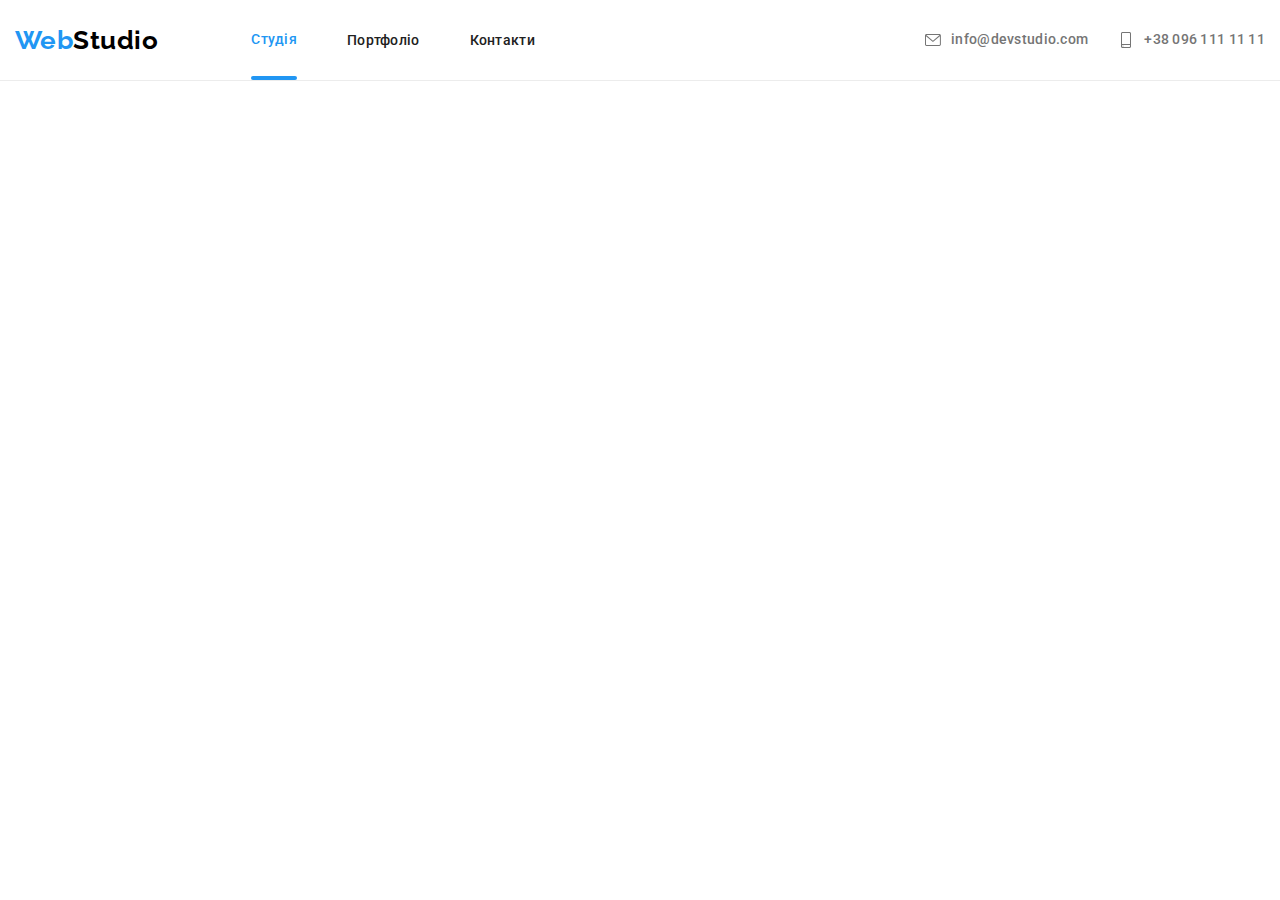
==== index.html @ 04bfc91e "create adaptive header" ====
<!DOCTYPE html>
<html lang="uk">
  <head>
    <meta charset="UTF-8" />
    <meta http-equiv="X-UA-Compatible" content="IE=edge" />
    <meta name="viewport" content="width=device-width, initial-scale=1.0" />

    <title>Студія</title>
    <link
      rel="stylesheet"
      href="https://cdnjs.cloudflare.com/ajax/libs/modern-normalize/1.1.0/modern-normalize.min.css"
    />
    <link
      href="https://fonts.googleapis.com/css2?family=Raleway:wght@700&family=Roboto:wght@400;500;700;900&display=swap"
      rel="stylesheet"
    />
    <link rel="stylesheet" href="./css/main.min.css" />
  </head>

  <body>
    <header class="page-header">
      <div class="container header-layout">
        <a href="/" class="page-header__logo"> <span class="logo">Web</span>Studio </a>
        <nav class="page-header__navigation">
          <ul class="list page-header__navigation-links">
            <li class="page-header__page-name">
              <a href="" class="page-header__page-link current">Студія</a>
            </li>
            <li class="page-header__page-name">
              <a href="./portfolio.html" class="page-header__page-link">Портфоліо</a>
            </li>
            <li class="page-header__page-name">
              <a href="" class="page-header__page-link">Контакти</a>
            </li>
          </ul>
        </nav>
        <ul class="list page-header__contacts-list">
          <li class="page-header__contacts-item">
            <a href="mailto:info@devstudio.com" class="page-header__contacts-link">
              <svg lang="en" aria-label="envelope" class="page-header__contacts-icon">
                <use href="./Images/sprite.svg#icon-envelope"></use>
              </svg>
              info@devstudio.com</a
            >
          </li>
          <li class="page-header__contacts-item">
            <a href="tel:+380961111111" class="page-header__contacts-link">
              <svg lang="en" aria-label="smartphone" class="page-header__contacts-icon">
                <use href="./Images/sprite.svg#icon-smartphone"></use>
              </svg>
              +38 096 111 11 11</a
            >
          </li>
        </ul>

        <button type="button" class="mobile-menu-open-btn" data-menu-open>
          <svg class="mobile-menu-open-btn__icon">
            <use href="./images/sprite.svg#icon-burger"></use>
          </svg>
        </button>
      </div>

      <div class="mobile-menu" data-menu>
        <div class="mobile-menu__container">
          <button class="mobile-menu__close-btn" data-menu-close>
            <svg lang="en" class="mobile-menu__close-icon">
              <use href="./Images/sprite.svg#icon-vector"></use>
            </svg>
          </button>
          <ul class="list mobile-menu__pages-list">
            <li class="mobile-menu__pages-item">
              <a href="" class="mobile-menu__pages-link">Студія</a>
            </li>
            <li class="mobile-menu__pages-item">
              <a href="./portfolio.html" class="mobile-menu__pages-link">Портфоліо</a>
            </li>
            <li class="mobile-menu__pages-item">
              <a href="" class="mobile-menu__pages-link">Контакти</a>
            </li>
          </ul>

          <div class="mobile-menu_contacts-layout">
            <ul class="list mobile-menu__contacts-list">
              <li class="mobile-menu__contacts-item">
                <a href="tel:+380961111111" class="mobile-menu__phone-link">+38 096 111 11 11</a>
              </li>
              <li class="mobile-menu__contacts-item">
                <a href="mailto:info@devstudio.com" class="mobile-menu__mail-link"
                  >info@devstudio.com</a
                >
              </li>
            </ul>

            <ul class="list mobile-menu__social-list">
              <li class="mobile-menu__social-item">
                <a href="" class="mobile-menu__social-link">Instagram</a>
              </li>
              <li class="mobile-menu__social-item">
                <a href="" class="mobile-menu__social-link">Twitter</a>
              </li>
              <li class="mobile-menu__social-item">
                <a href="" class="mobile-menu__social-link">Facebook</a>
              </li>
              <li class="mobile-menu__social-item">
                <a href="" class="mobile-menu__social-link">LinkedIn</a>
              </li>
            </ul>
          </div>
        </div>
      </div>
    </header>
    <!-- 
    <main>
      <section class="hero">
        <div class="container">
          <h1 class="hero__title">Ефективні рішення для вашого бізнесу</h1>
          <button type="button" class="modal-button" data-modal-open>Замовити послугу</button>
        </div>
      </section>

      <section class="values section-block">
        <div class="container">
          <h2 class="hidden">Ценности Компании</h2>

          <ul class="list values__list">
            <li class="values__card">
              <div class="values__image">
                <svg ang="en" aria-label="antenna" class="values__icon">
                  <use href="./Images/sprite.svg#icon-antenna"></use>
                </svg>
              </div>
              <h3 class="values__title">УВАГА ДО ДЕТАЛЕЙ</h3>
              <p class="values__text">
                Ідейні міркування, і навіть початок повсякденної роботи з формування позиції.
              </p>
            </li>

            <li class="values__card">
              <div class="values__image">
                <svg ang="en" aria-label="clock" class="values__icon">
                  <use href="./Images/sprite.svg#icon-clock"></use>
                </svg>
              </div>
              <h3 class="values__title">ПУНКТУАЛЬНІСТЬ</h3>
              <p class="values__text">
                Завдання організації, особливо рамки і місце навчання кадрів тягне у себе.
              </p>
            </li>

            <li class="values__card">
              <div class="values__image">
                <svg ang="en" aria-label="diagram" class="values__icon">
                  <use href="./Images/sprite.svg#icon-diagram"></use>
                </svg>
              </div>
              <h3 class="values__title">ПЛАНУВАННЯ</h3>
              <p class="values__text">
                Так само консультація з широким активом значною мірою зумовлює.
              </p>
            </li>

            <li class="values__card">
              <div class="values__image">
                <svg ang="en" aria-label="astronaut" class="values__icon">
                  <use href="./Images/sprite.svg#icon-astronaut"></use>
                </svg>
              </div>
              <h3 class="values__title">СУЧАСНІ ТЕХНОЛОГІЇ</h3>
              <p class="values__text">
                Значимість цих проблем настільки очевидна, що реалізація планових завдань.
              </p>
            </li>
          </ul>
        </div>
      </section>

      <section class="activity section-block">
        <div class="container">
          <h2 class="activity__title">Чим ми займаємося</h2>
          <ul class="list activity__list">
            <li class="activity__card">
              <img src="./Images/work1.jpg" alt="laptop" width="370" />
              <div class="activity__block">
                <p class="activity__name">Десктопні додатки</p>
              </div>
            </li>
            <li class="activity__card">
              <img src="./Images/work2.jpg" alt="phone" width="370" />
              <div class="activity__block">
                <p class="activity__name">Мобільні додатки</p>
              </div>
            </li>
            <li class="activity__card">
              <img src="./Images/work3.jpg" alt="tablet" width="370" />
              <div class="activity__block">
                <p class="activity__name">Дизайнерські рішення</p>
              </div>
            </li>
          </ul>
        </div>
      </section>

      <section class="team section-block">
        <div class="container">
          <h2 class="team__title">Наша команда</h2>
          <ul class="list team__list">
            <li class="team-member">
              <img src="./Images/igor.jpg" alt="Igor" width="270" />
              <div class="team-member__details">
                <h3 class="team-member__name">Ігор Дем'яненко</h3>
                <p class="team-member__job-position">Product Designer</p>
                <ul class="team-member__social-list list">
                  <li class="social-list">
                    <a class="social-list__link" href="">
                      <svg lang="en" aria-label="instagram-icon" class="social-list__icon">
                        <use href="./Images/sprite.svg#icon-instagram"></use>
                      </svg>
                    </a>
                  </li>
                  <li class="social-list">
                    <a class="social-list__link" href="">
                      <svg lang="en" aria-label="twitter-icon" class="social-list__icon">
                        <use href="./Images/sprite.svg#icon-twitter"></use>
                      </svg>
                    </a>
                  </li>
                  <li class="social-list">
                    <a class="social-list__link" href="">
                      <svg lang="en" aria-label="facebook-icon" class="social-list__icon">
                        <use href="./Images/sprite.svg#icon-facebook"></use>
                      </svg>
                    </a>
                  </li>
                  <li class="social-list">
                    <a class="social-list__link" href="">
                      <svg lang="en" aria-label="linkedin-icon" class="social-list__icon">
                        <use href="./Images/sprite.svg#icon-linkedin"></use>
                      </svg>
                    </a>
                  </li>
                </ul>
              </div>
            </li>
            <li class="team-member">
              <img src="./Images/olga.jpg" alt="Olga" width="270" />
              <div class="team-member__details">
                <h3 class="team-member__name">Ольга Рєпіна</h3>
                <p class="team-member__job-position">Frontend Developer</p>
                <ul class="team-member__social-list list">
                  <li class="social-list">
                    <a class="social-list__link" href="">
                      <svg lang="en" aria-label="instagram-icon" class="social-list__icon">
                        <use href="./Images/sprite.svg#icon-instagram"></use>
                      </svg>
                    </a>
                  </li>
                  <li class="social-list">
                    <a class="social-list__link" href="">
                      <svg lang="en" aria-label="twitter-icon" class="social-list__icon">
                        <use href="./Images/sprite.svg#icon-twitter"></use>
                      </svg>
                    </a>
                  </li>
                  <li class="social-list">
                    <a class="social-list__link" href="">
                      <svg lang="en" aria-label="facebook-icon" class="social-list__icon">
                        <use href="./Images/sprite.svg#icon-facebook"></use>
                      </svg>
                    </a>
                  </li>
                  <li class="social-list">
                    <a class="social-list__link" href="">
                      <svg lang="en" aria-label="linkedin-icon" class="social-list__icon">
                        <use href="./Images/sprite.svg#icon-linkedin"></use>
                      </svg>
                    </a>
                  </li>
                </ul>
              </div>
            </li>
            <li class="team-member">
              <img src="./Images/mykola.jpg" alt="Mykola" width="270" />
              <div class="team-member__details">
                <h3 class="team-member__name">Микола Тарасов</h3>
                <p class="team-member__job-position">Marketing</p>
                <ul class="team-member__social-list list">
                  <li class="social-list">
                    <a class="social-list__link" href="">
                      <svg lang="en" aria-label="instagram-icon" class="social-list__icon">
                        <use href="./Images/sprite.svg#icon-instagram"></use>
                      </svg>
                    </a>
                  </li>
                  <li class="social-list">
                    <a class="social-list__link" href="">
                      <svg lang="en" aria-label="twitter-icon" class="social-list__icon">
                        <use href="./Images/sprite.svg#icon-twitter"></use>
                      </svg>
                    </a>
                  </li>
                  <li class="social-list">
                    <a class="social-list__link" href="">
                      <svg lang="en" aria-label="facebook-icon" class="social-list__icon">
                        <use href="./Images/sprite.svg#icon-facebook"></use>
                      </svg>
                    </a>
                  </li>
                  <li class="social-list">
                    <a class="social-list__link" href="">
                      <svg lang="en" aria-label="linkedin-icon" class="social-list__icon">
                        <use href="./Images/sprite.svg#icon-linkedin"></use>
                      </svg>
                    </a>
                  </li>
                </ul>
              </div>
            </li>
            <li class="team-member">
              <img src="./Images/mykhailo.jpg" alt="Mykhailo" width="270" />
              <div class="team-member__details">
                <h3 class="team-member__name">Михайло Єрмаков</h3>
                <p class="team-member__job-position">UI Designer</p>
                <ul class="team-member__social-list list">
                  <li class="social-list">
                    <a class="social-list__link" href="">
                      <svg lang="en" aria-label="instagram-icon" class="social-list__icon">
                        <use href="./Images/sprite.svg#icon-instagram"></use>
                      </svg>
                    </a>
                  </li>
                  <li class="social-list">
                    <a class="social-list__link" href="">
                      <svg lang="en" aria-label="twitter-icon" class="social-list__icon">
                        <use href="./Images/sprite.svg#icon-twitter"></use>
                      </svg>
                    </a>
                  </li>
                  <li class="social-list">
                    <a class="social-list__link" href="">
                      <svg lang="en" aria-label="facebook-icon" class="social-list__icon">
                        <use href="./Images/sprite.svg#icon-facebook"></use>
                      </svg>
                    </a>
                  </li>
                  <li class="social-list">
                    <a class="social-list__link" href="">
                      <svg lang="en" aria-label="linkedin-icon" class="social-list__icon">
                        <use href="./Images/sprite.svg#icon-linkedin"></use>
                      </svg>
                    </a>
                  </li>
                </ul>
              </div>
            </li>
          </ul>
        </div>
      </section>

      <section class="clients section-block">
        <div class="container">
          <h2 class="clients__title">Постійні клієнти</h2>
          <ul class="list clients__list">
            <li>
              <a href="" class="clients__link">
                <svg lang="en" aria-label="clients-logo" class="clients__icon">
                  <use href="./Images/sprite.svg#icon-Logo1"></use>
                </svg>
              </a>
            </li>
            <li>
              <a href="" class="clients__link">
                <svg lang="en" aria-label="clients-logo" class="clients__icon">
                  <use href="./Images/sprite.svg#icon-Logo2"></use>
                </svg>
              </a>
            </li>
            <li>
              <a href="" class="clients__link">
                <svg lang="en" aria-label="clients-logo" class="clients__icon">
                  <use href="./Images/sprite.svg#icon-Logo3"></use>
                </svg>
              </a>
            </li>
            <li>
              <a href="" class="clients__link">
                <svg lang="en" aria-label="clients-logo" class="clients__icon">
                  <use href="./Images/sprite.svg#icon-Logo4"></use>
                </svg>
              </a>
            </li>
            <li>
              <a href="" class="clients__link">
                <svg lang="en" aria-label="clients-logo" class="clients__icon">
                  <use href="./Images/sprite.svg#icon-Logo5"></use>
                </svg>
              </a>
            </li>
            <li>
              <a href="" class="clients__link">
                <svg lang="en" aria-label="clients-logo" class="clients__icon">
                  <use href="./Images/sprite.svg#icon-Logo6"></use>
                </svg>
              </a>
            </li>
          </ul>
        </div>
      </section>
    </main>

    <footer>
      <div class="container footer-layout">
        <div class="contacts">
          <div class="logo-block">
            <a href="./index.html" class="logo-footer"> <span class="logo">Web</span>Studio </a>
          </div>
          <address>
            <ul class="list">
              <li class="contact-footer-list">
                <a
                  href="https://goo.gl/maps/CPtrU1FHBa2aNyZL9"
                  target="_blank"
                  rel="noopener noreferrer nofollow"
                  class="address-footer"
                  >м. Київ, пр-т Лесі Українки, 26</a
                >
              </li>
              <li class="contact-footer-list">
                <a href="mailto:info@example.com" class="contact-footer">info@example.com</a>
              </li>
              <li class="contact-footer-list">
                <a href="tel:+380991111111" class="contact-footer">+38 099 111 11 11</a>
              </li>
            </ul>
          </address>
        </div>
        <div class="social-contacts">
          <p class="social-contacts-title">Приєднуйтесь</p>
          <ul class="social-contacts-list list">
            <li class="social-contacts-item">
              <a href="" class="social-contacts-link">
                <svg lang="en" aria-label="instagram-icon" class="social-contacts-icon">
                  <use href="./Images/sprite.svg#icon-instagram"></use>
                </svg>
              </a>
            </li>
            <li class="social-contacts-item">
              <a href="" class="social-contacts-link">
                <svg lang="en" aria-label="twitter-icon" class="social-contacts-icon">
                  <use href="./Images/sprite.svg#icon-twitter"></use>
                </svg>
              </a>
            </li>
            <li class="social-contacts-item">
              <a href="" class="social-contacts-link">
                <svg lang="en" aria-label="facebook-icon" class="social-contacts-icon">
                  <use href="./Images/sprite.svg#icon-facebook"></use>
                </svg>
              </a>
            </li>
            <li class="social-contacts-item">
              <a href="" class="social-contacts-link">
                <svg lang="en" aria-label="linkedin-icon" class="social-contacts-icon">
                  <use href="./Images/sprite.svg#icon-linkedin"></use>
                </svg>
              </a>
            </li>
          </ul>
        </div>
        <div class="subscribe-footer">
          <p class="subscribe-footer-title">Підпишіться на розсилку</p>
          <form name="subscribe_footer_form">
            <label class="subscribe-footer-layout">
              <input
                type="email"
                name="email"
                class="subscribe-footer-email"
                placeholder="E-mail"
              />
              <button type="submit" class="subscribe-footer-btn">
                <span class="subscribe-footer-btn-text"> Підписатися </span>
                <svg lang="en" aria-label="submit-icon" class="footer-submit-icon">
                  <use href="./Images/sprite.svg#icon-send"></use>
                </svg>
              </button>
            </label>
          </form>
        </div>
      </div>
    </footer>

    <div class="backdrop is-hidden" data-modal>
      <div class="modal">
        <button type="button" class="modal-close-btn" data-modal-close>
          <svg class="modal-close-icon">
            <use href="./Images/sprite.svg#icon-vector"></use>
          </svg>
        </button>

        <div class="modal-container">
          <p class="modal-title">Залиште свої дані, ми вам передзвонимо</p>
          <form class="modal-form">
            <label
              ><span class="modal-label-title">Ім'я</span>
              <span class="modal-input-wrapper">
                <input
                  type="text"
                  name="user_name"
                  class="modal-input"
                  required
                  pattern="[a-zA-Zа-яА-ЯіІїЇ`ʼ]+"
                />
                <svg class="modal-label-icon">
                  <use href="./Images/sprite.svg#icon-person"></use>
                </svg>
              </span>
            </label>
            <label
              ><span class="modal-label-title">Телефон</span>
              <span class="modal-input-wrapper">
                <input
                  type="tel"
                  name="user_phone"
                  class="modal-input"
                  required
                  pattern="[0-9]{3}-[0-9]{3}-[0-9]{2}-[0-9]{2}"
                  title="xxx-xxx-xx-xx"
                />
                <svg class="modal-label-icon">
                  <use href="./Images/sprite.svg#icon-phone"></use>
                </svg>
              </span>
            </label>
            <label
              ><span class="modal-label-title">Пошта</span>
              <span class="modal-input-wrapper">
                <input type="email" name="user_email" class="modal-input" required />
                <svg class="modal-label-icon">
                  <use href="./Images/sprite.svg#icon-email"></use>
                </svg>
              </span>
            </label>
            <label
              ><span class="modal-label-title">Коментар</span>
              <textarea
                name="user-comment"
                class="modal-comment"
                placeholder="Введіть текст"
              ></textarea>
            </label>
            <label class="modal-checkbox-text">
              <input type="checkbox" class="checkbox-input" />
              <svg class="checkbox-customised-icon" lang="en" aria-label="checkbox icon">
                <use href="./Images/sprite.svg#icon-checkbox-vector"></use>
              </svg>
              <span class="checkbox-text">
                Погоджуюся з розсилкою та приймаю
                <a href="" class="modal-checkbox-link">Умови договору</a></span
              >
            </label>
            <button type="submit" class="modal-submit-btn">Відправити</button>
          </form>
        </div>
      </div>
    </div> -->

    <script src="./js/menu.js"></script>
    <script src="./js/modal.js"></script>
  </body>
</html>
---- css/main.min.css ----
:root{--clear-white-color: #FFFFFF;--bg-secondary-color: #F5F4FA;--bg-dark-color: #2F303A;--font-color-h: #212121;--font-color-p: #757575;--font-color-adress: rgba(255, 255, 255, 0.6);--accent-color: #2196F3;--clear-black-color: #000000;--border-color: #EEEEEE;--border-header-color: #ECECEC;--icon-color: #AFB1B8;--transition-dur-and-func: 250ms cubic-bezier(0.4, 0, 0.2, 1) }.hidden{position:absolute;white-space:nowrap;width:1px;height:1px;overflow:hidden;border:0;padding:0;clip:rect(0 0 0 0);clip-path:inset(50%);margin:-1px}body{font-family:"Roboto",sans-serif;letter-spacing:.03em;background-color:var(--clear-white-color)}h1,h2,h3,h4,p{margin-top:0;margin-bottom:0}ul,ol{margin-top:0;margin-bottom:0;padding-left:0}.list{list-style:none}a:link,a:visited{text-decoration:none}img{display:block}button{cursor:pointer;display:block}.section-block{padding:94px 0px}.container{padding-left:15px;padding-right:15px}@media screen and (min-width: 480px){.container{width:100%;margin-left:auto;margin-right:auto}}@media screen and (min-width: 768px){.container{width:100%}}@media screen and (min-width: 1200px){.container{width:100%}}.modal-button{background-color:var(--accent-color);color:var(--clear-white-color);font-family:inherit,sans-serif;font-weight:700;font-size:16px;line-height:1.88;letter-spacing:.06em;margin:30px auto 0px auto;border-radius:4px;border:none;padding:10px 32px}.page-header{border-bottom:var(--border-header-color) 1px solid;padding:16px 15px}.page-header__logo{color:var(--clear-black-color);font-family:"Raleway",sans-serif;font-weight:700;font-size:26px;line-height:1.19}.logo{color:var(--accent-color);font-family:"Raleway",sans-serif;font-weight:700;font-size:26px;line-height:1.19}.page-header__navigation{display:none}.page-header__contacts-list{display:none}.mobile-menu-open-btn{line-height:0;border:none;background-color:rgba(0,0,0,0);padding:0}.mobile-menu-open-btn__icon{width:40px;height:40px}.header-layout{display:flex;justify-content:space-between;align-items:center}@media screen and (min-width: 768px){.page-header{padding:0}.mobile-menu-open-btn{display:none}.page-header__navigation-links{display:flex;align-items:center}.page-header__contacts-list{display:flex;flex-direction:column;gap:10px}.page-header__navigation{display:flex}.page-header__page-name{position:relative}.page-header__page-name:not(:last-child){margin-right:50px}.page-header__page-link{color:var(--font-color-h);font-weight:500;font-size:14px;line-height:1.14;padding:32px 0;letter-spacing:.02em;transition:color var(--transition-dur-and-func)}.page-header__page-link:hover,.page-header__page-link:focus{color:var(--accent-color)}.page-header__contacts-icon{display:inline-block;width:16px;height:16px;fill:var(--font-color-p);margin-right:10px;transition:fill var(--transition-dur-and-func)}.page-header__contacts-link:hover .page-header__contacts-icon,.page-header__contacts-link:focus .page-header__contacts-icon{fill:var(--accent-color)}.current{color:var(--accent-color);display:flex;align-items:center;flex-direction:column}.current::after{content:"";display:block;width:100%;height:4px;background-color:var(--accent-color);border-radius:2px;position:absolute;bottom:0}.page-header__contacts-link{color:var(--font-color-p);font-weight:500;font-size:14px;line-height:1.14;letter-spacing:.02em;text-align:center;display:flex;align-items:center;transition:color var(--transition-dur-and-func)}.page-header__contacts-link:hover,.page-header__contacts-link:focus{color:var(--accent-color)}}@media screen and (min-width: 1200px){.page-header__contacts-list{flex-direction:row;gap:30px;margin-left:auto}.page-header__logo{margin-right:93px}}.mobile-menu{position:fixed;top:0;left:0;z-index:100;width:100%;height:100%;background-color:var(--clear-white-color);opacity:0;visibility:hidden;pointer-events:none;transition:opacity var(--transition-dur-and-func),visibility var(--transition-dur-and-func)}.mobile-menu.is-open{opacity:1;visibility:visible;pointer-events:auto}.mobile-menu__container{height:100%;padding-left:40px;padding-bottom:48px;padding-top:48px;position:relative;display:flex;flex-direction:column;justify-content:space-between}.mobile-menu__close-btn{border:none;background-color:rgba(0,0,0,0);position:absolute;width:40px;height:40px;top:10px;right:15px}.mobile-menu__close-icon{width:18.67px;height:18.67px}.mobile-menu__pages-link{font-family:"Roboto";font-weight:500;font-size:40px;line-height:1.175;letter-spacing:.02em;color:var(--font-color-h)}.mobile-menu__pages-link:hover,.mobile-menu__pages-link:focus{color:var(--accent-color)}.mobile-menu__pages-item:not(:last-child){margin-bottom:32px}.mobile-menu__phone-link{font-family:"Roboto";font-weight:500;font-size:34px;line-height:1.176;letter-spacing:.02em;color:var(--accent-color)}.mobile-menu__mail-link{font-family:"Roboto";font-weight:500;font-size:24px;line-height:1.17;letter-spacing:.02em;color:var(--font-color-p)}.mobile-menu__contacts-item:first-child{margin-bottom:32px}.mobile-menu__contacts-item:last-child{margin-bottom:64px}.mobile-menu__social-link{font-family:"Roboto";font-weight:500;font-size:18px;line-height:1.22;letter-spacing:.02em;color:var(--accent-color)}.mobile-menu__social-list{display:flex}.mobile-menu__social-item:not(:last-child){border-right:1px solid rgba(33,33,33,.2);padding-right:10px}.mobile-menu__social-item:not(:first-child){padding-left:10px}.hero{background-image:linear-gradient(rgba(47, 48, 58, 0.4), rgba(47, 48, 58, 0.4)),url(../Images/hero.jpg);padding:200px 0px;max-width:1600px;margin:0 auto}.hero__title{color:var(--clear-white-color);font-weight:900;font-size:44px;line-height:1.36;text-align:center;letter-spacing:.06em;text-transform:uppercase;width:696px;margin-left:auto;margin-right:auto}.values{padding-bottom:0px}.values__title{color:var(--font-color-h);font-weight:700;font-size:14px;line-height:1.14;text-transform:uppercase;margin-bottom:10px}.values__text{color:var(--font-color-p);font-weight:400;font-size:14px;line-height:1.71}.values__list{display:flex;gap:30px}.values__card{flex-basis:calc((100% - 90px)/4)}.values__image{height:120px;background-color:var(--bg-secondary-color);display:flex;align-items:center;justify-content:center;margin-bottom:30px;border-radius:5px}.values__icon{display:block;width:70px;height:70px;margin:0 auto}.activity__title{color:var(--font-color-h);font-weight:700;font-size:36px;line-height:1.17;text-align:center;margin-bottom:50px}.activity__list{display:flex;gap:30px}.activity__card{position:relative}.activity__block{background-color:rgba(47,48,58,.8);height:70px;display:flex;justify-content:center;align-items:center;position:absolute;bottom:0px;width:100%}.activity__name{font-family:inherit;font-weight:700;font-size:14px;line-height:1.14;text-align:center;text-transform:uppercase;color:var(--clear-white-color)}.team{background-color:var(--bg-secondary-color)}.team__title{color:var(--font-color-h);font-weight:700;font-size:36px;line-height:42px;text-align:center;margin-bottom:50px}.team-member__name{color:var(--font-color-h);font-weight:500;font-size:16px;line-height:1.19;text-align:center;margin-bottom:10px}.team-member__job-position{color:var(--font-color-p);font-weight:400;font-size:16px;line-height:1.9;text-align:center;margin-bottom:16px}.team__list{display:flex;gap:30px}.team-member__details{padding:30px 0px;background-color:var(--clear-white-color);border-radius:0px 0px 4px 4px}.team-member{box-shadow:0px 1px 3px rgba(0,0,0,.12),0px 1px 1px rgba(0,0,0,.14),0px 2px 1px rgba(0,0,0,.2);border-radius:0px 0px 4px 4px}.team-member__social-list{display:flex;justify-content:center;gap:10px}.social-list__link{display:flex;width:44px;height:44px;justify-content:center;align-items:center;background-color:var(--clear-white-color);border-radius:50%;transition:background-color var(--transition-dur-and-func)}.social-list__link:hover{background-color:var(--accent-color)}.social-list__icon{width:20px;height:20px;fill:var(--icon-color);transition:fill var(--transition-dur-and-func)}.social-list__link:hover .social-list__icon{fill:var(--clear-white-color)}.clients{padding:94px 0}.clients__title{font-weight:700;font-size:36px;line-height:1.17;text-align:center;margin-bottom:50px}.clients__list{display:flex;flex-basis:calc((100% - 150px)/6);gap:30px}.clients__link{display:flex;justify-content:center;align-items:center;box-sizing:border-box;border:var(--icon-color) 1px solid;border-radius:5px;width:170px;height:92px;text-align:center;transition:border var(--transition-dur-and-func)}.clients__link:hover{border:var(--accent-color) 1px solid}.clients__icon{width:106px;height:60px;fill:var(--icon-color);transition:fill var(--transition-dur-and-func)}.clients__link:hover .clients__icon{fill:var(--accent-color)}.projects__button{color:var(--font-color-h);background-color:var(--bg-secondary-color);font-family:inherit;font-weight:500;font-size:16px;line-height:1.62;text-align:center;padding:6px 22px;border-radius:4px;border:none;transition:color var(--transition-dur-and-func);transition:background-color var(--transition-dur-and-func);transition:box-shadow var(--transition-dur-and-func)}.projects__button:hover,.projects__button:focus{color:var(--clear-white-color);background-color:var(--accent-color);box-shadow:0px 1px 3px rgba(0,0,0,.12),0px 1px 1px rgba(0,0,0,.14),0px 2px 1px rgba(0,0,0,.2)}.project-card__title{color:var(--font-color-h);font-weight:700;font-size:18px;line-height:2;letter-spacing:.06em;margin-bottom:4px}.project-card__link{display:inline-block;transition:box-shadow var(--transition-dur-and-func)}.project-card__link:hover,.project-card__link:focus{box-shadow:0px 1px 3px rgba(0,0,0,.12),0px 1px 1px rgba(0,0,0,.14),0px 2px 1px rgba(0,0,0,.2)}.project-card__category{color:var(--font-color-p);font-weight:400;font-size:16px;line-height:1.88}.projects__buttons{display:flex;justify-content:center;gap:8px;margin-bottom:50px}.projects__list{display:flex;flex-wrap:wrap;gap:30px}.project-card__details{padding:20px 24px;border:var(--border-color) 1px solid;border-top:none}.projects{padding:94px 0}.project-card{width:370px}.project-card__img-wrapper{position:relative;overflow:hidden}.project-card__overlay{position:absolute;top:0;left:0;width:100%;height:100%;padding:63px 24px;background:rgba(33,150,243,.9);font-size:18px;line-height:1.56;color:var(--clear-white-color);overflow:auto;transform:translateY(100%);transition:transform 250ms cubic-bezier(0.4, 0, 0.2, 1)}.project-card__link:hover .project-card__overlay{transform:translateY(0%)}footer{background-color:var(--bg-dark-color);font-size:14px;line-height:1.71;padding:60px 0px}.logo-footer{color:var(--clear-white-color);font-family:"Raleway",sans-serif;font-weight:700;font-size:26px;line-height:1.19}.logo-block{margin-bottom:20px}.address-footer{color:var(--clear-white-color);font-style:normal;transition:color var(--transition-dur-and-func)}.address-footer:hover,.address-footer:focus{color:var(--accent-color)}.contact-footer{color:var(--font-color-adress);font-style:normal;transition:color var(--transition-dur-and-func)}.contact-footer:hover,.contact-footer:focus{color:var(--accent-color)}.contact-footer-list:not(:last-child){margin-bottom:9px}.footer-layout{display:flex;align-items:baseline}.contacts{margin-right:70px}.social-contacts-title{margin-bottom:20px;font-weight:700;font-size:14px;line-height:1.14;text-transform:uppercase;color:var(--clear-white-color)}.social-contacts-list{display:flex;justify-content:center;gap:10px}.social-contacts-link{display:flex;width:44px;height:44px;border-radius:50%;background-color:rgba(255,255,255,.1);justify-content:center;align-items:center;transition:background-color var(--transition-dur-and-func)}.social-contacts-link:hover,.social-contacts-link:focus{background-color:var(--accent-color)}.social-contacts-icon{width:20px;height:20px;fill:var(--clear-white-color)}.subscribe-footer{margin-left:auto}.subscribe-footer-title{margin-bottom:20px;font-weight:700;font-size:14px;line-height:1.14;text-transform:uppercase;color:var(--clear-white-color)}.subscribe-footer-layout{display:flex;gap:12px}.subscribe-footer-email{display:inline-block;width:358px;height:50px;border:1px solid rgba(255,255,255,.3);filter:drop-shadow(0px 4px 4px rgba(0, 0, 0, 0.15));border-radius:4px;background-color:var(--bg-dark-color);padding-left:16px;color:var(--clear-white-color)}.subscribe-footer-email::placeholder{font-family:"Roboto";font-size:16px;line-height:1.25;color:rgba(255,255,255,.6)}.subscribe-footer-btn{display:flex;justify-content:center;align-items:center;gap:10px;color:var(--clear-white-color);background-color:var(--accent-color);box-shadow:0px 4px 4px rgba(0,0,0,.15);border:none;border-radius:4px;width:200px;height:50px}.subscribe-footer-btn-text{font-family:"Roboto";font-style:normal;font-weight:700;font-size:16px;line-height:1.88;letter-spacing:.06em}.footer-submit-icon{fill:var(--clear-white-color);width:24px;height:24px}.backdrop{position:fixed;top:0;left:0;z-index:100;width:100%;height:100%;background:rgba(0,0,0,.2);opacity:1;visibility:visible;pointer-events:auto;transition:opacity 750ms ease,visibility 750ms ease,transform 750ms linear}.is-hidden{visibility:hidden;opacity:0;pointer-events:none;transform:rotateX(45deg)}.modal{width:528px;height:581px;background-color:var(--clear-white-color);border-radius:4px;box-shadow:0px 1px 3px rgba(0,0,0,.12),0px 1px 1px rgba(0,0,0,.14),0px 2px 1px rgba(0,0,0,.2);position:absolute;left:50%;top:50%;transform:translate(-50%, -50%)}.modal-close-btn{width:30px;height:30px;border-radius:50%;display:flex;justify-content:center;align-items:center;background-color:rgba(0,0,0,0);border:1px solid rgba(0,0,0,.1);padding:0;position:absolute;top:8px;right:8px}.modal-close-icon{width:11px;height:11px;fill:var(--clear-black-color)}.modal-close-btn:hover .modal-close-icon,.modal-close-btn:focus .modal-close-icon{fill:var(--accent-color)}.modal-container{padding:40px}.modal-title{font-family:"Roboto";font-weight:700;font-size:20px;line-height:1.15;text-align:center;color:var(--font-color-h);margin-bottom:12px}.modal-label-title{font-family:"Roboto";font-size:12px;line-height:1.17;letter-spacing:.01em;color:var(--font-color-p);display:flex;flex-direction:column;margin-bottom:4px}.modal-input{width:100%;height:40px;margin-bottom:10px;border:1px solid rgba(33,33,33,.2);border-radius:4px;padding-left:42px;transition:outline var(--transition-dur-and-func);transition:border-color var(--transition-dur-and-func);transition:fill var(--transition-dur-and-func)}.modal-input:focus{outline:none;border-color:var(--accent-color)}.modal-input-wrapper{position:relative}.modal-label-icon{width:18px;height:18px;left:12px;position:absolute;top:50%;transform:translateY(-50%)}.modal-input:focus+.modal-label-icon{fill:var(--accent-color)}.modal-comment{width:100%;height:120px;resize:none;border:1px solid rgba(33,33,33,.2);border-radius:4px;padding:12px 16px;margin-bottom:20px;display:block}.modal-comment::placeholder{font-family:"Roboto";font-size:12px;line-height:1.17px;letter-spacing:.01em;padding:12px 0;color:rgba(117,117,117,.5)}.modal-comment:focus{outline:none;border-color:var(--accent-color)}.modal-form{display:flex;flex-direction:column}.modal-form .modal-checkbox-link{color:var(--accent-color);text-decoration:underline;text-decoration-color:var(--accent-color)}.modal-submit-btn{display:inline-block;width:200px;height:50px;margin:0 auto;background:var(--accent-color);box-shadow:0px 4px 4px rgba(0,0,0,.15);border-radius:4px;border:none;font-family:"Roboto";font-weight:700;font-size:16px;line-height:1.88;letter-spacing:.06em;color:var(--clear-white-color)}.modal-checkbox-text{font-family:"Roboto";font-size:14px;line-height:1.71;color:var(--font-color-p);margin:0 auto 30px auto}.checkbox-input{position:absolute;appearance:none}.checkbox-customised-icon{display:inline-block;width:16px;height:15px;border-radius:2px;border:var(--font-color-h) 2px solid;margin-right:7px;cursor:pointer}.checkbox-input:checked+.checkbox-customised-icon{background-color:var(--accent-color);border:none;fill:var(--clear-white-color)}.checkbox-input:focus+.checkbox-customised-icon{box-shadow:0 0 0 2px rgba(0,0,255,.5)}/*# sourceMappingURL=main.min.css.map */
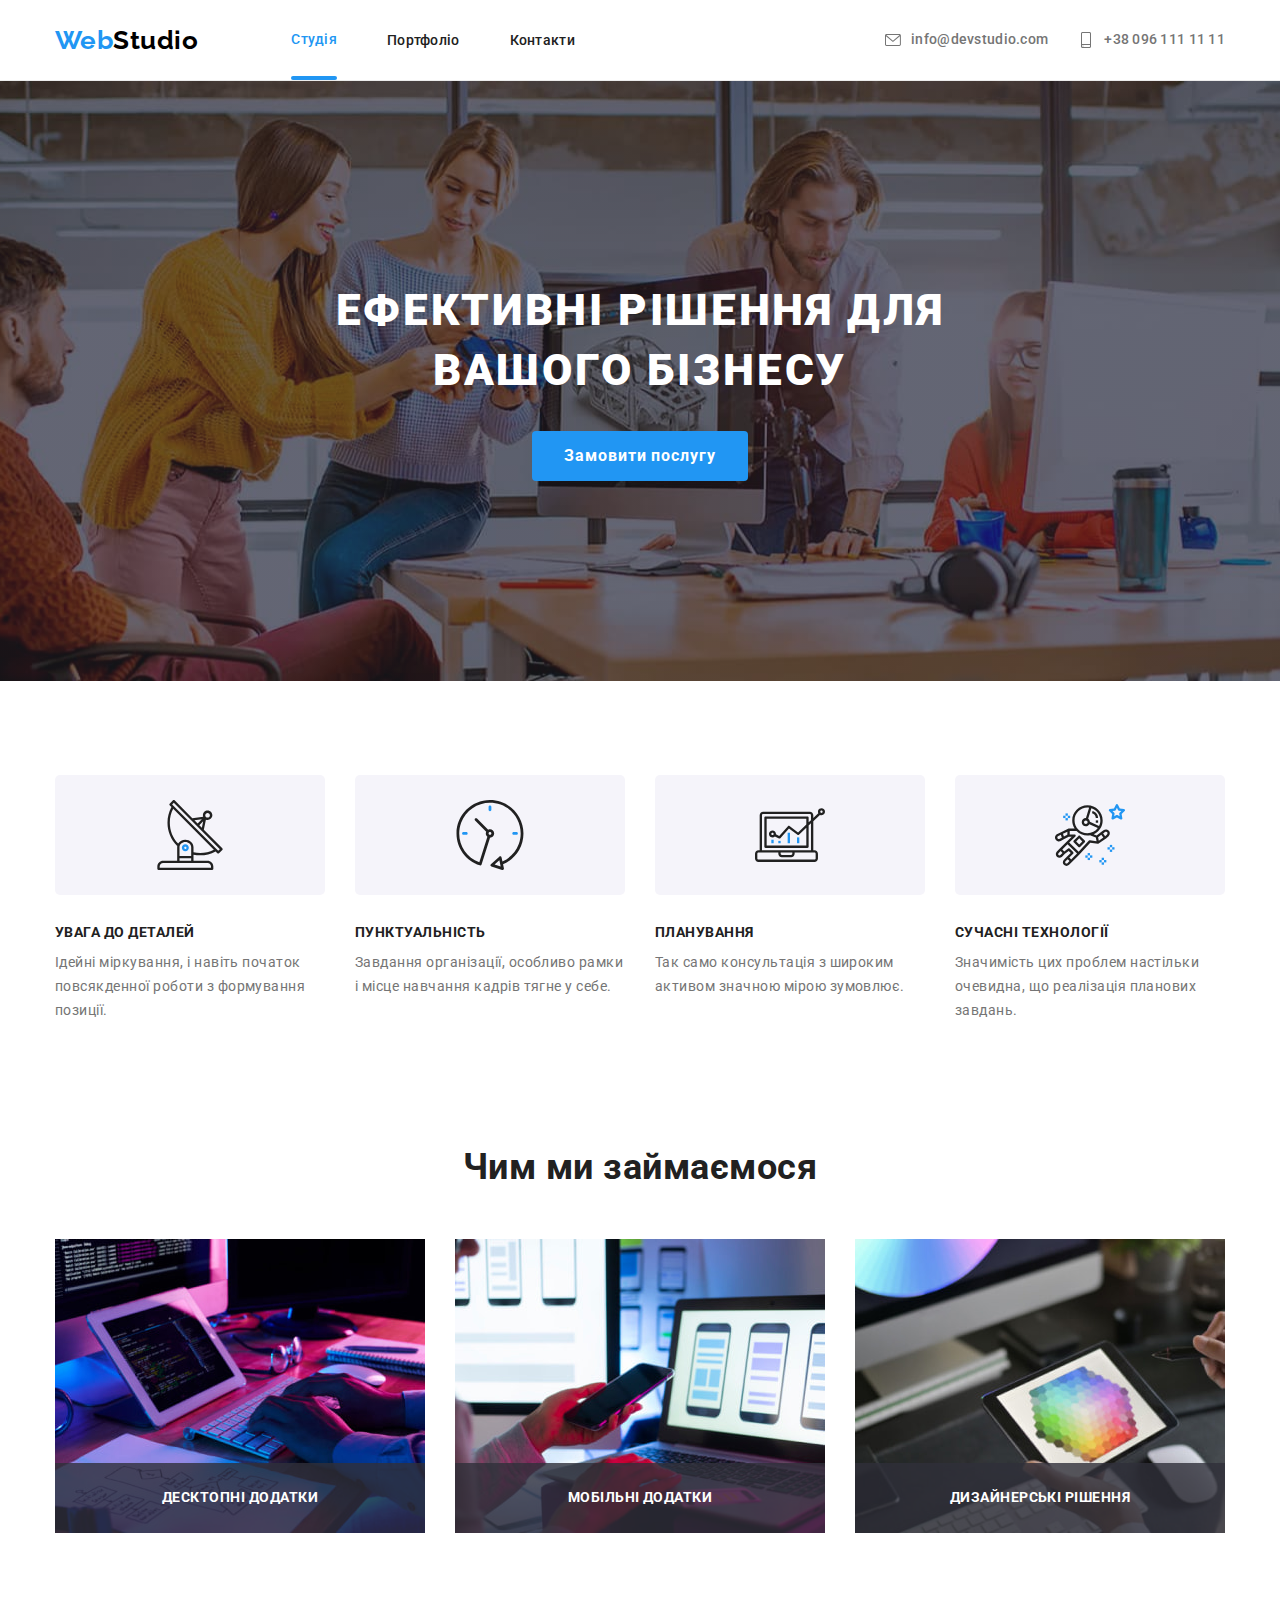
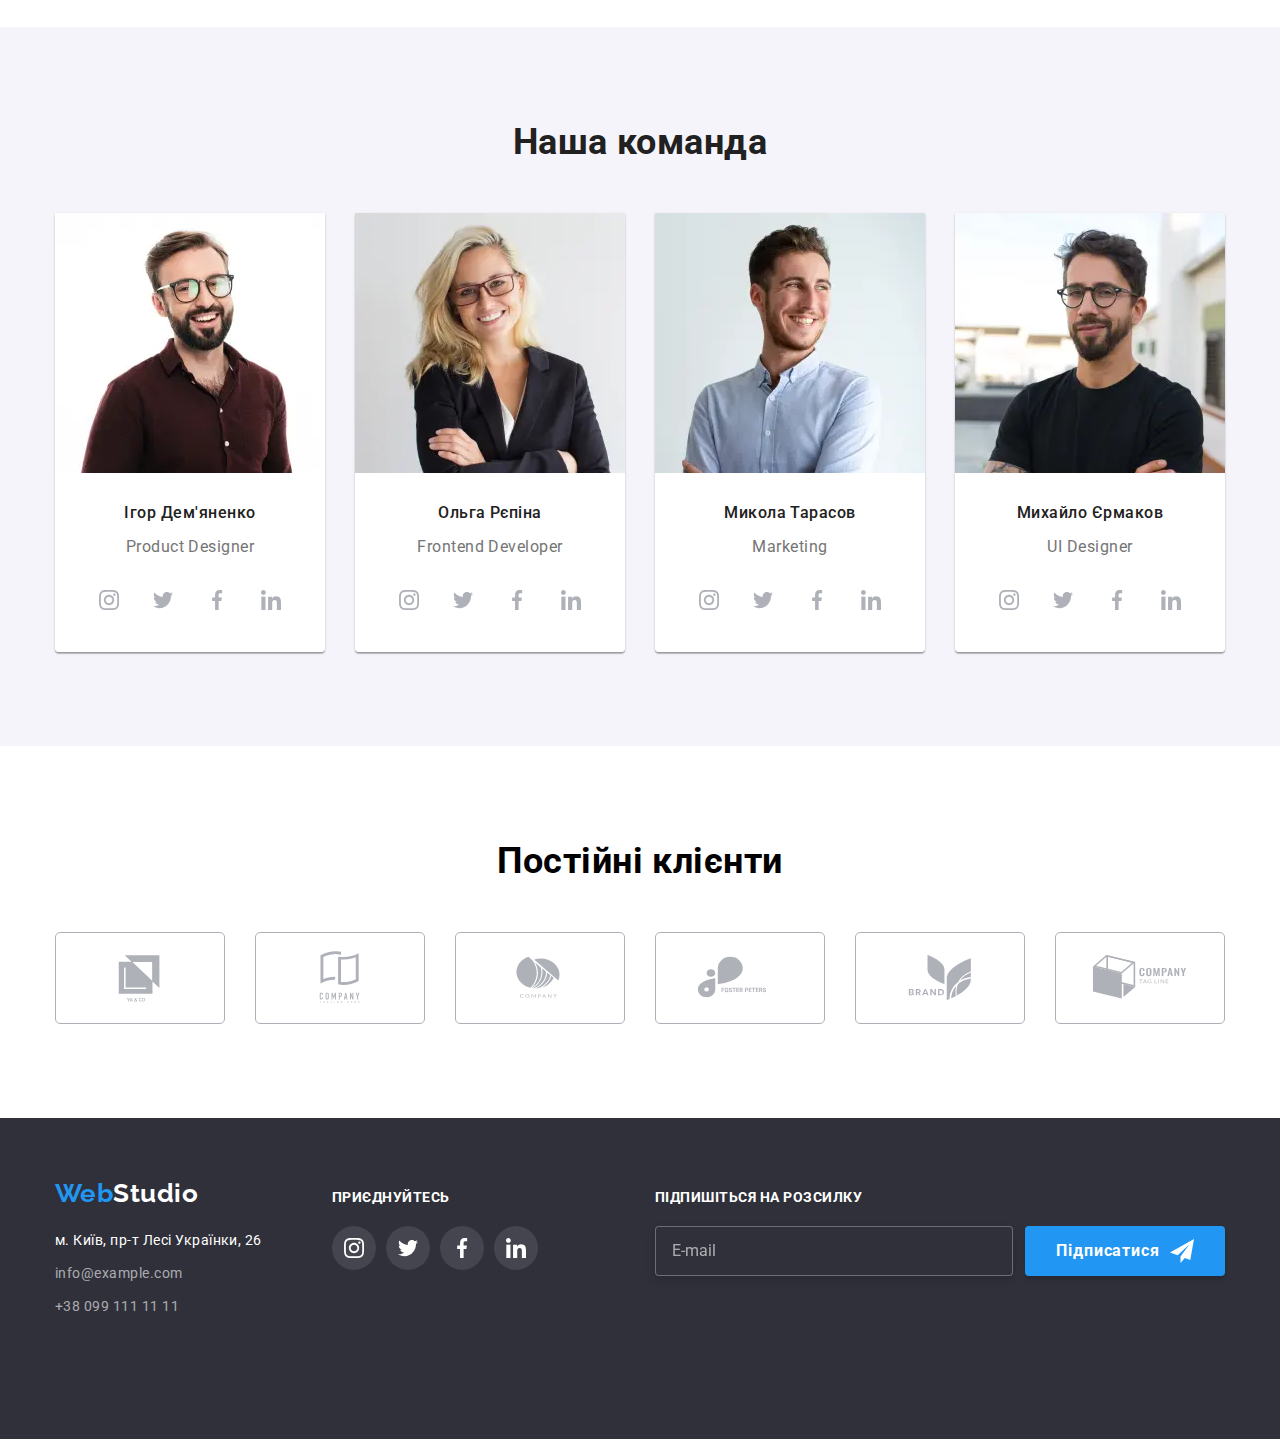
==== commit f4a716e8: "add adaptive design" ====
--- a/index.html
+++ b/index.html
@@ -109,7 +109,7 @@
         </div>
       </div>
     </header>
-    <!-- 
+
     <main>
       <section class="hero">
         <div class="container">
@@ -205,7 +205,41 @@
           <h2 class="team__title">Наша команда</h2>
           <ul class="list team__list">
             <li class="team-member">
-              <img src="./Images/igor.jpg" alt="Igor" width="270" />
+              <picture>
+                <source
+                  srcset="
+                    ../Images/team/igor-desktop.webp    1x,
+                    ../Images/team/igor-desktop@2x.webp 2x
+                  "
+                  media="(min-width: 1200px)"
+                  type="image/webp"
+                />
+                <source
+                  srcset="../Images/team/igor-desktop.jpg 1x, ../Images/team/igor-desktop@2x.jpg 2x"
+                  media="(min-width: 1200px)"
+                />
+
+                <source
+                  srcset="../Images/team/igor-tablet.webp 1x, ../Images/team/igor-tablet@2x.webp 2x"
+                  media="(min-width: 768px)"
+                  type="image/webp"
+                />
+                <source
+                  srcset="../Images/team/igor-tablet.jpg 1x, ../Images/team/igor-tablet@2x.jpg 2x"
+                  media="(min-width: 768px)"
+                />
+
+                <source
+                  srcset="../Images/team/igor-mob.webp 1x, ../Images/team/igor-mob@2x.webp 2x"
+                  media="(max-width: 767px)"
+                  type="image/webp"
+                />
+                <source
+                  srcset="../Images/team/igor-mob.jpg 1x, ../Images/team/igor-mob@2x.jpg 2x"
+                  media="(max-width: 767px)"
+                />
+                <img src="./Images/igor.jpg" alt="Igor" />
+              </picture>
               <div class="team-member__details">
                 <h3 class="team-member__name">Ігор Дем'яненко</h3>
                 <p class="team-member__job-position">Product Designer</p>
@@ -242,7 +276,41 @@
               </div>
             </li>
             <li class="team-member">
-              <img src="./Images/olga.jpg" alt="Olga" width="270" />
+              <picture>
+                <source
+                  srcset="
+                    ../Images/team/olga-desktop.webp    1x,
+                    ../Images/team/olga-desktop@2x.webp 2x
+                  "
+                  media="(min-width: 1200px)"
+                  type="image/webp"
+                />
+                <source
+                  srcset="../Images/team/olga-desktop.jpg 1x, ../Images/team/olga-desktop@2x.jpg 2x"
+                  media="(min-width: 1200px)"
+                />
+
+                <source
+                  srcset="../Images/team/olga-tablet.webp 1x, ../Images/team/olga-tablet@2x.webp 2x"
+                  media="(min-width: 768px)"
+                  type="image/webp"
+                />
+                <source
+                  srcset="../Images/team/olga-tablet.jpg 1x, ../Images/team/olga-tablet@2x.jpg 2x"
+                  media="(min-width: 768px)"
+                />
+
+                <source
+                  srcset="../Images/team/olga-mob.webp 1x, ../Images/team/olga-mob@2x.webp 2x"
+                  media="(max-width: 767px)"
+                  type="image/webp"
+                />
+                <source
+                  srcset="../Images/team/olga-mob.jpg 1x, ../Images/team/olga-mob@2x.jpg 2x"
+                  media="(max-width: 767px)"
+                />
+                <img src="./Images/olga.jpg" alt="Olga" />
+              </picture>
               <div class="team-member__details">
                 <h3 class="team-member__name">Ольга Рєпіна</h3>
                 <p class="team-member__job-position">Frontend Developer</p>
@@ -279,7 +347,50 @@
               </div>
             </li>
             <li class="team-member">
-              <img src="./Images/mykola.jpg" alt="Mykola" width="270" />
+              <picture>
+                <source
+                  srcset="
+                    ../Images/team/mykola-desktop.webp    1x,
+                    ../Images/team/mykola-desktop@2x.webp 2x
+                  "
+                  media="(min-width: 1200px)"
+                  type="image/webp"
+                />
+                <source
+                  srcset="
+                    ../Images/team/mykola-desktop.jpg    1x,
+                    ../Images/team/mykola-desktop@2x.jpg 2x
+                  "
+                  media="(min-width: 1200px)"
+                />
+
+                <source
+                  srcset="
+                    ../Images/team/mykola-tablet.webp    1x,
+                    ../Images/team/mykola-tablet@2x.webp 2x
+                  "
+                  media="(min-width: 768px)"
+                  type="image/webp"
+                />
+                <source
+                  srcset="
+                    ../Images/team/mykola-tablet.jpg    1x,
+                    ../Images/team/mykola-tablet@2x.jpg 2x
+                  "
+                  media="(min-width: 768px)"
+                />
+
+                <source
+                  srcset="../Images/team/mykola-mob.webp 1x, ../Images/team/mykola-mob@2x.webp 2x"
+                  media="(max-width: 767px)"
+                  type="image/webp"
+                />
+                <source
+                  srcset="../Images/team/mykola-mob.jpg 1x, ../Images/team/mykola-mob@2x.jpg 2x"
+                  media="(max-width: 767px)"
+                />
+                <img src="./Images/mykola.jpg" alt="Mykola" />
+              </picture>
               <div class="team-member__details">
                 <h3 class="team-member__name">Микола Тарасов</h3>
                 <p class="team-member__job-position">Marketing</p>
@@ -316,7 +427,53 @@
               </div>
             </li>
             <li class="team-member">
-              <img src="./Images/mykhailo.jpg" alt="Mykhailo" width="270" />
+              <picture>
+                <source
+                  srcset="
+                    ../Images/team/mykhailo-desktop.webp    1x,
+                    ../Images/team/mykhailo-desktop@2x.webp 2x
+                  "
+                  media="(min-width: 1200px)"
+                  type="image/webp"
+                />
+                <source
+                  srcset="
+                    ../Images/team/mykhailo-desktop.jpg    1x,
+                    ../Images/team/mykhailo-desktop@2x.jpg 2x
+                  "
+                  media="(min-width: 1200px)"
+                />
+
+                <source
+                  srcset="
+                    ../Images/team/mykhailo-tablet.webp    1x,
+                    ../Images/team/mykhailo-tablet@2x.webp 2x
+                  "
+                  media="(min-width: 768px)"
+                  type="image/webp"
+                />
+                <source
+                  srcset="
+                    ../Images/team/mykhailo-tablet.jpg    1x,
+                    ../Images/team/mykhailo-tablet@2x.jpg 2x
+                  "
+                  media="(min-width: 768px)"
+                />
+
+                <source
+                  srcset="
+                    ../Images/team/mykhailo-mob.webp    1x,
+                    ../Images/team/mykhailo-mob@2x.webp 2x
+                  "
+                  media="(max-width: 767px)"
+                  type="image/webp"
+                />
+                <source
+                  srcset="../Images/team/mykhailo-mob.jpg 1x, ../Images/team/mykhailo-mob@2x.jpg 2x"
+                  media="(max-width: 767px)"
+                />
+                <img src="./Images/mykhailo.jpg" alt="Mykhailo" />
+              </picture>
               <div class="team-member__details">
                 <h3 class="team-member__name">Михайло Єрмаков</h3>
                 <p class="team-member__job-position">UI Designer</p>
@@ -407,78 +564,80 @@
       </section>
     </main>
 
-    <footer>
-      <div class="container footer-layout">
-        <div class="contacts">
-          <div class="logo-block">
-            <a href="./index.html" class="logo-footer"> <span class="logo">Web</span>Studio </a>
+    <footer class="page-footer">
+      <div class="container page-footer__layout">
+        <div class="page-footer__contacts">
+          <div class="page-footer__logo-block">
+            <a href="./index.html" class="page-footer__logo-link">
+              <span class="logo">Web</span>Studio
+            </a>
           </div>
-          <address>
-            <ul class="list">
-              <li class="contact-footer-list">
+          <address class="page-footer__address">
+            <ul class="page-footer__address-list list">
+              <li class="page-footer__address-item">
                 <a
                   href="https://goo.gl/maps/CPtrU1FHBa2aNyZL9"
                   target="_blank"
                   rel="noopener noreferrer nofollow"
-                  class="address-footer"
+                  class="page-footer__address-link"
                   >м. Київ, пр-т Лесі Українки, 26</a
                 >
               </li>
-              <li class="contact-footer-list">
-                <a href="mailto:info@example.com" class="contact-footer">info@example.com</a>
-              </li>
-              <li class="contact-footer-list">
-                <a href="tel:+380991111111" class="contact-footer">+38 099 111 11 11</a>
+              <li class="page-footer__address-item">
+                <a href="mailto:info@example.com" class="page-footer__contact">info@example.com</a>
+              </li>
+              <li class="page-footer__address-item">
+                <a href="tel:+380991111111" class="page-footer__contact">+38 099 111 11 11</a>
               </li>
             </ul>
           </address>
         </div>
-        <div class="social-contacts">
-          <p class="social-contacts-title">Приєднуйтесь</p>
-          <ul class="social-contacts-list list">
-            <li class="social-contacts-item">
-              <a href="" class="social-contacts-link">
-                <svg lang="en" aria-label="instagram-icon" class="social-contacts-icon">
+        <div class="page-footer__social-contacts">
+          <p class="page-footer__social-title">Приєднуйтесь</p>
+          <ul class="page-footer__social-list list">
+            <li class="page-footer__social-item">
+              <a href="" class="page-footer__social-link">
+                <svg lang="en" aria-label="instagram-icon" class="page-footer__social-icon">
                   <use href="./Images/sprite.svg#icon-instagram"></use>
                 </svg>
               </a>
             </li>
-            <li class="social-contacts-item">
-              <a href="" class="social-contacts-link">
-                <svg lang="en" aria-label="twitter-icon" class="social-contacts-icon">
+            <li class="page-footer__social-item">
+              <a href="" class="page-footer__social-link">
+                <svg lang="en" aria-label="twitter-icon" class="page-footer__social-icon">
                   <use href="./Images/sprite.svg#icon-twitter"></use>
                 </svg>
               </a>
             </li>
-            <li class="social-contacts-item">
-              <a href="" class="social-contacts-link">
-                <svg lang="en" aria-label="facebook-icon" class="social-contacts-icon">
+            <li class="page-footer__social-item">
+              <a href="" class="page-footer__social-link">
+                <svg lang="en" aria-label="facebook-icon" class="page-footer__social-icon">
                   <use href="./Images/sprite.svg#icon-facebook"></use>
                 </svg>
               </a>
             </li>
-            <li class="social-contacts-item">
-              <a href="" class="social-contacts-link">
-                <svg lang="en" aria-label="linkedin-icon" class="social-contacts-icon">
+            <li class="page-footer__social-item">
+              <a href="" class="page-footer__social-link">
+                <svg lang="en" aria-label="linkedin-icon" class="page-footer__social-icon">
                   <use href="./Images/sprite.svg#icon-linkedin"></use>
                 </svg>
               </a>
             </li>
           </ul>
         </div>
-        <div class="subscribe-footer">
-          <p class="subscribe-footer-title">Підпишіться на розсилку</p>
+        <div class="page-footer__subscribe">
+          <p class="page-footer__subscribe-title">Підпишіться на розсилку</p>
           <form name="subscribe_footer_form">
-            <label class="subscribe-footer-layout">
+            <label class="page-footer__subscribe-layout">
               <input
                 type="email"
                 name="email"
-                class="subscribe-footer-email"
+                class="page-footer__subscribe-email"
                 placeholder="E-mail"
               />
-              <button type="submit" class="subscribe-footer-btn">
-                <span class="subscribe-footer-btn-text"> Підписатися </span>
-                <svg lang="en" aria-label="submit-icon" class="footer-submit-icon">
+              <button type="submit" class="page-footer__subscribe-btn">
+                <span class="page-footer__subscribe-btn-text"> Підписатися </span>
+                <svg lang="en" aria-label="submit-icon" class="page-footer__submit-icon">
                   <use href="./Images/sprite.svg#icon-send"></use>
                 </svg>
               </button>
@@ -561,7 +720,7 @@
           </form>
         </div>
       </div>
-    </div> -->
+    </div>
 
     <script src="./js/menu.js"></script>
     <script src="./js/modal.js"></script>
--- a/css/main.min.css
+++ b/css/main.min.css
@@ -1 +1 @@
-:root{--clear-white-color: #FFFFFF;--bg-secondary-color: #F5F4FA;--bg-dark-color: #2F303A;--font-color-h: #212121;--font-color-p: #757575;--font-color-adress: rgba(255, 255, 255, 0.6);--accent-color: #2196F3;--clear-black-color: #000000;--border-color: #EEEEEE;--border-header-color: #ECECEC;--icon-color: #AFB1B8;--transition-dur-and-func: 250ms cubic-bezier(0.4, 0, 0.2, 1) }.hidden{position:absolute;white-space:nowrap;width:1px;height:1px;overflow:hidden;border:0;padding:0;clip:rect(0 0 0 0);clip-path:inset(50%);margin:-1px}body{font-family:"Roboto",sans-serif;letter-spacing:.03em;background-color:var(--clear-white-color)}h1,h2,h3,h4,p{margin-top:0;margin-bottom:0}ul,ol{margin-top:0;margin-bottom:0;padding-left:0}.list{list-style:none}a:link,a:visited{text-decoration:none}img{display:block}button{cursor:pointer;display:block}.section-block{padding:94px 0px}.container{padding-left:15px;padding-right:15px}@media screen and (min-width: 480px){.container{width:100%;margin-left:auto;margin-right:auto}}@media screen and (min-width: 768px){.container{width:100%}}@media screen and (min-width: 1200px){.container{width:100%}}.modal-button{background-color:var(--accent-color);color:var(--clear-white-color);font-family:inherit,sans-serif;font-weight:700;font-size:16px;line-height:1.88;letter-spacing:.06em;margin:30px auto 0px auto;border-radius:4px;border:none;padding:10px 32px}.page-header{border-bottom:var(--border-header-color) 1px solid;padding:16px 15px}.page-header__logo{color:var(--clear-black-color);font-family:"Raleway",sans-serif;font-weight:700;font-size:26px;line-height:1.19}.logo{color:var(--accent-color);font-family:"Raleway",sans-serif;font-weight:700;font-size:26px;line-height:1.19}.page-header__navigation{display:none}.page-header__contacts-list{display:none}.mobile-menu-open-btn{line-height:0;border:none;background-color:rgba(0,0,0,0);padding:0}.mobile-menu-open-btn__icon{width:40px;height:40px}.header-layout{display:flex;justify-content:space-between;align-items:center}@media screen and (min-width: 768px){.page-header{padding:0}.mobile-menu-open-btn{display:none}.page-header__navigation-links{display:flex;align-items:center}.page-header__contacts-list{display:flex;flex-direction:column;gap:10px}.page-header__navigation{display:flex}.page-header__page-name{position:relative}.page-header__page-name:not(:last-child){margin-right:50px}.page-header__page-link{color:var(--font-color-h);font-weight:500;font-size:14px;line-height:1.14;padding:32px 0;letter-spacing:.02em;transition:color var(--transition-dur-and-func)}.page-header__page-link:hover,.page-header__page-link:focus{color:var(--accent-color)}.page-header__contacts-icon{display:inline-block;width:16px;height:16px;fill:var(--font-color-p);margin-right:10px;transition:fill var(--transition-dur-and-func)}.page-header__contacts-link:hover .page-header__contacts-icon,.page-header__contacts-link:focus .page-header__contacts-icon{fill:var(--accent-color)}.current{color:var(--accent-color);display:flex;align-items:center;flex-direction:column}.current::after{content:"";display:block;width:100%;height:4px;background-color:var(--accent-color);border-radius:2px;position:absolute;bottom:0}.page-header__contacts-link{color:var(--font-color-p);font-weight:500;font-size:14px;line-height:1.14;letter-spacing:.02em;text-align:center;display:flex;align-items:center;transition:color var(--transition-dur-and-func)}.page-header__contacts-link:hover,.page-header__contacts-link:focus{color:var(--accent-color)}}@media screen and (min-width: 1200px){.page-header__contacts-list{flex-direction:row;gap:30px;margin-left:auto}.page-header__logo{margin-right:93px}}.mobile-menu{position:fixed;top:0;left:0;z-index:100;width:100%;height:100%;background-color:var(--clear-white-color);opacity:0;visibility:hidden;pointer-events:none;transition:opacity var(--transition-dur-and-func),visibility var(--transition-dur-and-func)}.mobile-menu.is-open{opacity:1;visibility:visible;pointer-events:auto}.mobile-menu__container{height:100%;padding-left:40px;padding-bottom:48px;padding-top:48px;position:relative;display:flex;flex-direction:column;justify-content:space-between}.mobile-menu__close-btn{border:none;background-color:rgba(0,0,0,0);position:absolute;width:40px;height:40px;top:10px;right:15px}.mobile-menu__close-icon{width:18.67px;height:18.67px}.mobile-menu__pages-link{font-family:"Roboto";font-weight:500;font-size:40px;line-height:1.175;letter-spacing:.02em;color:var(--font-color-h)}.mobile-menu__pages-link:hover,.mobile-menu__pages-link:focus{color:var(--accent-color)}.mobile-menu__pages-item:not(:last-child){margin-bottom:32px}.mobile-menu__phone-link{font-family:"Roboto";font-weight:500;font-size:34px;line-height:1.176;letter-spacing:.02em;color:var(--accent-color)}.mobile-menu__mail-link{font-family:"Roboto";font-weight:500;font-size:24px;line-height:1.17;letter-spacing:.02em;color:var(--font-color-p)}.mobile-menu__contacts-item:first-child{margin-bottom:32px}.mobile-menu__contacts-item:last-child{margin-bottom:64px}.mobile-menu__social-link{font-family:"Roboto";font-weight:500;font-size:18px;line-height:1.22;letter-spacing:.02em;color:var(--accent-color)}.mobile-menu__social-list{display:flex}.mobile-menu__social-item:not(:last-child){border-right:1px solid rgba(33,33,33,.2);padding-right:10px}.mobile-menu__social-item:not(:first-child){padding-left:10px}.hero{background-image:linear-gradient(rgba(47, 48, 58, 0.4), rgba(47, 48, 58, 0.4)),url(../Images/hero.jpg);padding:200px 0px;max-width:1600px;margin:0 auto}.hero__title{color:var(--clear-white-color);font-weight:900;font-size:44px;line-height:1.36;text-align:center;letter-spacing:.06em;text-transform:uppercase;width:696px;margin-left:auto;margin-right:auto}.values{padding-bottom:0px}.values__title{color:var(--font-color-h);font-weight:700;font-size:14px;line-height:1.14;text-transform:uppercase;margin-bottom:10px}.values__text{color:var(--font-color-p);font-weight:400;font-size:14px;line-height:1.71}.values__list{display:flex;gap:30px}.values__card{flex-basis:calc((100% - 90px)/4)}.values__image{height:120px;background-color:var(--bg-secondary-color);display:flex;align-items:center;justify-content:center;margin-bottom:30px;border-radius:5px}.values__icon{display:block;width:70px;height:70px;margin:0 auto}.activity__title{color:var(--font-color-h);font-weight:700;font-size:36px;line-height:1.17;text-align:center;margin-bottom:50px}.activity__list{display:flex;gap:30px}.activity__card{position:relative}.activity__block{background-color:rgba(47,48,58,.8);height:70px;display:flex;justify-content:center;align-items:center;position:absolute;bottom:0px;width:100%}.activity__name{font-family:inherit;font-weight:700;font-size:14px;line-height:1.14;text-align:center;text-transform:uppercase;color:var(--clear-white-color)}.team{background-color:var(--bg-secondary-color)}.team__title{color:var(--font-color-h);font-weight:700;font-size:36px;line-height:42px;text-align:center;margin-bottom:50px}.team-member__name{color:var(--font-color-h);font-weight:500;font-size:16px;line-height:1.19;text-align:center;margin-bottom:10px}.team-member__job-position{color:var(--font-color-p);font-weight:400;font-size:16px;line-height:1.9;text-align:center;margin-bottom:16px}.team__list{display:flex;gap:30px}.team-member__details{padding:30px 0px;background-color:var(--clear-white-color);border-radius:0px 0px 4px 4px}.team-member{box-shadow:0px 1px 3px rgba(0,0,0,.12),0px 1px 1px rgba(0,0,0,.14),0px 2px 1px rgba(0,0,0,.2);border-radius:0px 0px 4px 4px}.team-member__social-list{display:flex;justify-content:center;gap:10px}.social-list__link{display:flex;width:44px;height:44px;justify-content:center;align-items:center;background-color:var(--clear-white-color);border-radius:50%;transition:background-color var(--transition-dur-and-func)}.social-list__link:hover{background-color:var(--accent-color)}.social-list__icon{width:20px;height:20px;fill:var(--icon-color);transition:fill var(--transition-dur-and-func)}.social-list__link:hover .social-list__icon{fill:var(--clear-white-color)}.clients{padding:94px 0}.clients__title{font-weight:700;font-size:36px;line-height:1.17;text-align:center;margin-bottom:50px}.clients__list{display:flex;flex-basis:calc((100% - 150px)/6);gap:30px}.clients__link{display:flex;justify-content:center;align-items:center;box-sizing:border-box;border:var(--icon-color) 1px solid;border-radius:5px;width:170px;height:92px;text-align:center;transition:border var(--transition-dur-and-func)}.clients__link:hover{border:var(--accent-color) 1px solid}.clients__icon{width:106px;height:60px;fill:var(--icon-color);transition:fill var(--transition-dur-and-func)}.clients__link:hover .clients__icon{fill:var(--accent-color)}.projects__button{color:var(--font-color-h);background-color:var(--bg-secondary-color);font-family:inherit;font-weight:500;font-size:16px;line-height:1.62;text-align:center;padding:6px 22px;border-radius:4px;border:none;transition:color var(--transition-dur-and-func);transition:background-color var(--transition-dur-and-func);transition:box-shadow var(--transition-dur-and-func)}.projects__button:hover,.projects__button:focus{color:var(--clear-white-color);background-color:var(--accent-color);box-shadow:0px 1px 3px rgba(0,0,0,.12),0px 1px 1px rgba(0,0,0,.14),0px 2px 1px rgba(0,0,0,.2)}.project-card__title{color:var(--font-color-h);font-weight:700;font-size:18px;line-height:2;letter-spacing:.06em;margin-bottom:4px}.project-card__link{display:inline-block;transition:box-shadow var(--transition-dur-and-func)}.project-card__link:hover,.project-card__link:focus{box-shadow:0px 1px 3px rgba(0,0,0,.12),0px 1px 1px rgba(0,0,0,.14),0px 2px 1px rgba(0,0,0,.2)}.project-card__category{color:var(--font-color-p);font-weight:400;font-size:16px;line-height:1.88}.projects__buttons{display:flex;justify-content:center;gap:8px;margin-bottom:50px}.projects__list{display:flex;flex-wrap:wrap;gap:30px}.project-card__details{padding:20px 24px;border:var(--border-color) 1px solid;border-top:none}.projects{padding:94px 0}.project-card{width:370px}.project-card__img-wrapper{position:relative;overflow:hidden}.project-card__overlay{position:absolute;top:0;left:0;width:100%;height:100%;padding:63px 24px;background:rgba(33,150,243,.9);font-size:18px;line-height:1.56;color:var(--clear-white-color);overflow:auto;transform:translateY(100%);transition:transform 250ms cubic-bezier(0.4, 0, 0.2, 1)}.project-card__link:hover .project-card__overlay{transform:translateY(0%)}footer{background-color:var(--bg-dark-color);font-size:14px;line-height:1.71;padding:60px 0px}.logo-footer{color:var(--clear-white-color);font-family:"Raleway",sans-serif;font-weight:700;font-size:26px;line-height:1.19}.logo-block{margin-bottom:20px}.address-footer{color:var(--clear-white-color);font-style:normal;transition:color var(--transition-dur-and-func)}.address-footer:hover,.address-footer:focus{color:var(--accent-color)}.contact-footer{color:var(--font-color-adress);font-style:normal;transition:color var(--transition-dur-and-func)}.contact-footer:hover,.contact-footer:focus{color:var(--accent-color)}.contact-footer-list:not(:last-child){margin-bottom:9px}.footer-layout{display:flex;align-items:baseline}.contacts{margin-right:70px}.social-contacts-title{margin-bottom:20px;font-weight:700;font-size:14px;line-height:1.14;text-transform:uppercase;color:var(--clear-white-color)}.social-contacts-list{display:flex;justify-content:center;gap:10px}.social-contacts-link{display:flex;width:44px;height:44px;border-radius:50%;background-color:rgba(255,255,255,.1);justify-content:center;align-items:center;transition:background-color var(--transition-dur-and-func)}.social-contacts-link:hover,.social-contacts-link:focus{background-color:var(--accent-color)}.social-contacts-icon{width:20px;height:20px;fill:var(--clear-white-color)}.subscribe-footer{margin-left:auto}.subscribe-footer-title{margin-bottom:20px;font-weight:700;font-size:14px;line-height:1.14;text-transform:uppercase;color:var(--clear-white-color)}.subscribe-footer-layout{display:flex;gap:12px}.subscribe-footer-email{display:inline-block;width:358px;height:50px;border:1px solid rgba(255,255,255,.3);filter:drop-shadow(0px 4px 4px rgba(0, 0, 0, 0.15));border-radius:4px;background-color:var(--bg-dark-color);padding-left:16px;color:var(--clear-white-color)}.subscribe-footer-email::placeholder{font-family:"Roboto";font-size:16px;line-height:1.25;color:rgba(255,255,255,.6)}.subscribe-footer-btn{display:flex;justify-content:center;align-items:center;gap:10px;color:var(--clear-white-color);background-color:var(--accent-color);box-shadow:0px 4px 4px rgba(0,0,0,.15);border:none;border-radius:4px;width:200px;height:50px}.subscribe-footer-btn-text{font-family:"Roboto";font-style:normal;font-weight:700;font-size:16px;line-height:1.88;letter-spacing:.06em}.footer-submit-icon{fill:var(--clear-white-color);width:24px;height:24px}.backdrop{position:fixed;top:0;left:0;z-index:100;width:100%;height:100%;background:rgba(0,0,0,.2);opacity:1;visibility:visible;pointer-events:auto;transition:opacity 750ms ease,visibility 750ms ease,transform 750ms linear}.is-hidden{visibility:hidden;opacity:0;pointer-events:none;transform:rotateX(45deg)}.modal{width:528px;height:581px;background-color:var(--clear-white-color);border-radius:4px;box-shadow:0px 1px 3px rgba(0,0,0,.12),0px 1px 1px rgba(0,0,0,.14),0px 2px 1px rgba(0,0,0,.2);position:absolute;left:50%;top:50%;transform:translate(-50%, -50%)}.modal-close-btn{width:30px;height:30px;border-radius:50%;display:flex;justify-content:center;align-items:center;background-color:rgba(0,0,0,0);border:1px solid rgba(0,0,0,.1);padding:0;position:absolute;top:8px;right:8px}.modal-close-icon{width:11px;height:11px;fill:var(--clear-black-color)}.modal-close-btn:hover .modal-close-icon,.modal-close-btn:focus .modal-close-icon{fill:var(--accent-color)}.modal-container{padding:40px}.modal-title{font-family:"Roboto";font-weight:700;font-size:20px;line-height:1.15;text-align:center;color:var(--font-color-h);margin-bottom:12px}.modal-label-title{font-family:"Roboto";font-size:12px;line-height:1.17;letter-spacing:.01em;color:var(--font-color-p);display:flex;flex-direction:column;margin-bottom:4px}.modal-input{width:100%;height:40px;margin-bottom:10px;border:1px solid rgba(33,33,33,.2);border-radius:4px;padding-left:42px;transition:outline var(--transition-dur-and-func);transition:border-color var(--transition-dur-and-func);transition:fill var(--transition-dur-and-func)}.modal-input:focus{outline:none;border-color:var(--accent-color)}.modal-input-wrapper{position:relative}.modal-label-icon{width:18px;height:18px;left:12px;position:absolute;top:50%;transform:translateY(-50%)}.modal-input:focus+.modal-label-icon{fill:var(--accent-color)}.modal-comment{width:100%;height:120px;resize:none;border:1px solid rgba(33,33,33,.2);border-radius:4px;padding:12px 16px;margin-bottom:20px;display:block}.modal-comment::placeholder{font-family:"Roboto";font-size:12px;line-height:1.17px;letter-spacing:.01em;padding:12px 0;color:rgba(117,117,117,.5)}.modal-comment:focus{outline:none;border-color:var(--accent-color)}.modal-form{display:flex;flex-direction:column}.modal-form .modal-checkbox-link{color:var(--accent-color);text-decoration:underline;text-decoration-color:var(--accent-color)}.modal-submit-btn{display:inline-block;width:200px;height:50px;margin:0 auto;background:var(--accent-color);box-shadow:0px 4px 4px rgba(0,0,0,.15);border-radius:4px;border:none;font-family:"Roboto";font-weight:700;font-size:16px;line-height:1.88;letter-spacing:.06em;color:var(--clear-white-color)}.modal-checkbox-text{font-family:"Roboto";font-size:14px;line-height:1.71;color:var(--font-color-p);margin:0 auto 30px auto}.checkbox-input{position:absolute;appearance:none}.checkbox-customised-icon{display:inline-block;width:16px;height:15px;border-radius:2px;border:var(--font-color-h) 2px solid;margin-right:7px;cursor:pointer}.checkbox-input:checked+.checkbox-customised-icon{background-color:var(--accent-color);border:none;fill:var(--clear-white-color)}.checkbox-input:focus+.checkbox-customised-icon{box-shadow:0 0 0 2px rgba(0,0,255,.5)}/*# sourceMappingURL=main.min.css.map */+:root{--clear-white-color: #FFFFFF;--bg-secondary-color: #F5F4FA;--bg-dark-color: #2F303A;--font-color-h: #212121;--font-color-p: #757575;--font-color-adress: rgba(255, 255, 255, 0.6);--accent-color: #2196F3;--clear-black-color: #000000;--border-color: #EEEEEE;--border-header-color: #ECECEC;--icon-color: #AFB1B8;--transition-dur-and-func: 250ms cubic-bezier(0.4, 0, 0.2, 1) }.hidden{position:absolute;white-space:nowrap;width:1px;height:1px;overflow:hidden;border:0;padding:0;clip:rect(0 0 0 0);clip-path:inset(50%);margin:-1px}body{font-family:"Roboto",sans-serif;letter-spacing:.03em;background-color:var(--clear-white-color)}h1,h2,h3,h4,p{margin-top:0;margin-bottom:0}ul,ol{margin-top:0;margin-bottom:0;padding-left:0}.list{list-style:none}a:link,a:visited{text-decoration:none}img{display:block}button{cursor:pointer;display:block}.section-block{padding:60px 0px}@media screen and (min-width: 1200px){.section-block{padding:94px 0px}}.container{padding-left:15px;padding-right:15px}@media screen and (min-width: 480px){.container{width:480px;margin-left:auto;margin-right:auto}}@media screen and (min-width: 768px){.container{width:768px}}@media screen and (min-width: 1200px){.container{width:1200px}}.modal-button{background-color:var(--accent-color);color:var(--clear-white-color);font-family:inherit,sans-serif;font-weight:700;font-size:16px;line-height:1.88;letter-spacing:.06em;margin:30px auto 0px auto;border-radius:4px;border:none;padding:10px 32px}.page-header{border-bottom:var(--border-header-color) 1px solid;padding:16px 15px}.page-header__logo{color:var(--clear-black-color);font-family:"Raleway",sans-serif;font-weight:700;font-size:26px;line-height:1.19}.logo{color:var(--accent-color);font-family:"Raleway",sans-serif;font-weight:700;font-size:26px;line-height:1.19}.page-header__navigation{display:none}.page-header__contacts-list{display:none}.mobile-menu-open-btn{line-height:0;border:none;background-color:rgba(0,0,0,0);padding:0}.mobile-menu-open-btn__icon{width:40px;height:40px}.header-layout{display:flex;justify-content:space-between;align-items:center}@media screen and (min-width: 768px){.page-header{padding:0}.mobile-menu-open-btn{display:none}.page-header__navigation-links{display:flex;align-items:center}.page-header__contacts-list{display:flex;flex-direction:column;gap:10px}.page-header__navigation{display:flex}.page-header__page-name{position:relative}.page-header__page-name:not(:last-child){margin-right:50px}.page-header__page-link{color:var(--font-color-h);font-weight:500;font-size:14px;line-height:1.14;padding:32px 0;letter-spacing:.02em;transition:color var(--transition-dur-and-func)}.page-header__page-link:hover,.page-header__page-link:focus{color:var(--accent-color)}.page-header__contacts-icon{display:inline-block;width:16px;height:16px;fill:var(--font-color-p);margin-right:10px;transition:fill var(--transition-dur-and-func)}.page-header__contacts-link:hover .page-header__contacts-icon,.page-header__contacts-link:focus .page-header__contacts-icon{fill:var(--accent-color)}.current{color:var(--accent-color);display:flex;align-items:center;flex-direction:column}.current::after{content:"";display:block;width:100%;height:4px;background-color:var(--accent-color);border-radius:2px;position:absolute;bottom:0}.page-header__contacts-link{color:var(--font-color-p);font-weight:500;font-size:14px;line-height:1.14;letter-spacing:.02em;text-align:center;display:flex;align-items:center;transition:color var(--transition-dur-and-func)}.page-header__contacts-link:hover,.page-header__contacts-link:focus{color:var(--accent-color)}}@media screen and (min-width: 1200px){.page-header__contacts-list{flex-direction:row;gap:30px;margin-left:auto}.page-header__logo{margin-right:93px}}.mobile-menu{position:fixed;top:0;left:0;z-index:100;width:100%;height:100%;background-color:var(--clear-white-color);opacity:0;visibility:hidden;pointer-events:none;transition:opacity var(--transition-dur-and-func),visibility var(--transition-dur-and-func)}.mobile-menu.is-open{opacity:1;visibility:visible;pointer-events:auto}.mobile-menu__container{height:100%;padding-left:40px;padding-bottom:48px;padding-top:48px;position:relative;display:flex;flex-direction:column;justify-content:space-between}.mobile-menu__close-btn{border:none;background-color:rgba(0,0,0,0);position:absolute;width:40px;height:40px;top:10px;right:15px}.mobile-menu__close-icon{width:18.67px;height:18.67px}.mobile-menu__pages-link{font-family:"Roboto";font-weight:500;font-size:40px;line-height:1.175;letter-spacing:.02em;color:var(--font-color-h)}.mobile-menu__pages-link:hover,.mobile-menu__pages-link:focus{color:var(--accent-color)}.mobile-menu__pages-item:not(:last-child){margin-bottom:32px}.mobile-menu__phone-link{font-family:"Roboto";font-weight:500;font-size:34px;line-height:1.176;letter-spacing:.02em;color:var(--accent-color)}.mobile-menu__mail-link{font-family:"Roboto";font-weight:500;font-size:24px;line-height:1.17;letter-spacing:.02em;color:var(--font-color-p)}.mobile-menu__contacts-item:first-child{margin-bottom:32px}.mobile-menu__contacts-item:last-child{margin-bottom:64px}.mobile-menu__social-link{font-family:"Roboto";font-weight:500;font-size:18px;line-height:1.22;letter-spacing:.02em;color:var(--accent-color)}.mobile-menu__social-list{display:flex}.mobile-menu__social-item:not(:last-child){border-right:1px solid rgba(33,33,33,.2);padding-right:10px}.mobile-menu__social-item:not(:first-child){padding-left:10px}.hero__title{max-width:480px;margin:0 auto;font-weight:900;font-size:26px;line-height:1.62;text-align:center;letter-spacing:.06em;text-transform:uppercase;color:var(--clear-white-color)}.hero{padding:118px 0px;width:100%;background-image:linear-gradient(rgba(47, 48, 58, 0.4), rgba(47, 48, 58, 0.4)),url(/Images/hero/hero-mob.jpg);background-size:480px 400px;background-position:center top;background-repeat:no-repeat}@media screen and (min-device-pixel-ratio: 2),screen and (min-resolution: 192dpi),screen and (min-resolution: 2dppx){.hero{background-image:linear-gradient(rgba(47, 48, 58, 0.4), rgba(47, 48, 58, 0.4)),url(/Images/hero/Hero-mob@2x.jpg)}}@media screen and (min-width: 768px){.hero{background-size:768px 400px;background-image:linear-gradient(rgba(47, 48, 58, 0.4), rgba(47, 48, 58, 0.4)),url(/Images/hero/Hero-tablet.jpg)}}@media screen and (min-device-pixel-ratio: 2)and (min-width: 768px),screen and (min-resolution: 192dpi)and (min-width: 768px),screen and (min-resolution: 2dppx)and (min-width: 768px){.hero{background-image:linear-gradient(rgba(47, 48, 58, 0.4), rgba(47, 48, 58, 0.4)),url(/Images/hero/Hero-tablet@2x.jpg)}}@media screen and (min-width: 1200px){.hero{padding:200px 0px;background-size:1600px 600px;background-image:linear-gradient(rgba(47, 48, 58, 0.4), rgba(47, 48, 58, 0.4)),url(/Images/hero/hero-desktop.jpg)}.hero__title{font-size:44px;line-height:1.36;max-width:696px;margin-left:auto;margin-right:auto}}@media screen and (min-device-pixel-ratio: 2)and (min-width: 1200px),screen and (min-resolution: 192dpi)and (min-width: 1200px),screen and (min-resolution: 2dppx)and (min-width: 1200px){.hero{background-image:linear-gradient(rgba(47, 48, 58, 0.4), rgba(47, 48, 58, 0.4)),url(/Images/hero/hero-desktop@2x.jpg)}}.values{padding-bottom:0px}.values__title{color:var(--font-color-h);font-weight:700;font-size:14px;line-height:1.14;text-transform:uppercase;margin-bottom:10px;text-align:center}.values__text{color:var(--font-color-p);font-weight:400;font-size:14px;line-height:1.71}.values__card{margin-bottom:30px}.values__image{height:120px;background-color:var(--bg-secondary-color);display:flex;align-items:center;justify-content:center;margin-bottom:30px;border-radius:5px}.values__icon{display:block;width:70px;height:70px;margin:0 auto}@media screen and (min-width: 768px){.values__title{text-align:left}.values__list{display:flex;flex-wrap:wrap;gap:30px}.values__card{flex-basis:calc((100% - 30px)/2)}}@media screen and (min-width: 1200px){.values__list{display:flex;flex-wrap:wrap;gap:30px}.values__card{flex-basis:calc((100% - 90px)/4)}}.activity{display:none}@media screen and (min-width: 1200px){.activity{display:block}.activity__title{color:var(--font-color-h);font-weight:700;font-size:36px;line-height:1.17;text-align:center;margin-bottom:50px}.activity__list{display:flex;justify-content:center;gap:30px}.activity__card{position:relative}.activity__block{background-color:rgba(47,48,58,.8);height:70px;display:flex;justify-content:center;align-items:center;position:absolute;bottom:0px;width:100%}.activity__name{font-family:inherit;font-weight:700;font-size:14px;line-height:1.14;text-align:center;text-transform:uppercase;color:var(--clear-white-color)}}.team{background-color:var(--bg-secondary-color)}.team__title{color:var(--font-color-h);font-weight:700;font-size:28px;line-height:1.18;text-align:center;margin-bottom:50px}.team-member__name{color:var(--font-color-h);font-weight:500;font-size:16px;line-height:1.19;text-align:center;margin-bottom:10px}.team-member__job-position{color:var(--font-color-p);font-weight:400;font-size:16px;line-height:1.9;text-align:center;margin-bottom:16px}.team-member__details{padding:30px 0px 24px 0px;background-color:var(--clear-white-color);border-radius:0px 0px 4px 4px}.team-member{width:450px;box-shadow:0px 1px 3px rgba(0,0,0,.12),0px 1px 1px rgba(0,0,0,.14),0px 2px 1px rgba(0,0,0,.2);border-radius:0px 0px 4px 4px}.team-member__social-list{display:flex;justify-content:center;gap:10px}.social-list__link{display:flex;width:44px;height:44px;justify-content:center;align-items:center;background-color:var(--clear-white-color);border-radius:50%;transition:background-color var(--transition-dur-and-func)}.social-list__link:hover{background-color:var(--accent-color)}.social-list__icon{width:20px;height:20px;fill:var(--icon-color);transition:fill var(--transition-dur-and-func)}.social-list__link:hover .social-list__icon{fill:var(--clear-white-color)}@media screen and (min-width: 768px){.team-member{width:354px}.team__list{display:flex;flex-wrap:wrap;gap:30px}}@media screen and (min-width: 1200px){.team-member{width:270px}.team-member__details{padding:30px 0px 30px 0px}.team__title{font-size:36px;line-height:1.17}.team__list{gap:30px}}.clients{padding:60px 0}.clients__title{font-weight:700;font-size:28px;line-height:1.18;text-align:center;margin-bottom:50px}.clients__list{display:flex;flex-wrap:wrap;gap:30px}.clients__link{display:flex;justify-content:center;align-items:center;box-sizing:border-box;border:var(--icon-color) 1px solid;border-radius:5px;width:210px;height:92px;text-align:center;transition:border var(--transition-dur-and-func)}.clients__link:hover{border:var(--accent-color) 1px solid}.clients__icon{width:106px;height:60px;fill:var(--icon-color);transition:fill var(--transition-dur-and-func)}.clients__link:hover .clients__icon{fill:var(--accent-color)}@media screen and (min-width: 768px){.clients__link{width:226px}}@media screen and (min-width: 1200px){.clients{padding:94px 0}.clients__title{font-size:36px;line-height:1.17}.clients__link{width:170px}}.projects__button{color:var(--font-color-h);background-color:var(--bg-secondary-color);font-family:inherit;font-weight:500;font-size:16px;line-height:1.62;text-align:center;padding:6px 22px;border-radius:4px;border:none;transition:color var(--transition-dur-and-func);transition:background-color var(--transition-dur-and-func);transition:box-shadow var(--transition-dur-and-func)}.projects__button:hover,.projects__button:focus{color:var(--clear-white-color);background-color:var(--accent-color);box-shadow:0px 1px 3px rgba(0,0,0,.12),0px 1px 1px rgba(0,0,0,.14),0px 2px 1px rgba(0,0,0,.2)}.projects__list{display:flex;flex-wrap:wrap;gap:30px}.project-card__title{color:var(--font-color-h);font-weight:700;font-size:18px;line-height:2;letter-spacing:.06em;margin-bottom:4px}.project-card__link{display:inline-block;transition:box-shadow var(--transition-dur-and-func)}.project-card__link:hover,.project-card__link:focus{box-shadow:0px 1px 3px rgba(0,0,0,.12),0px 1px 1px rgba(0,0,0,.14),0px 2px 1px rgba(0,0,0,.2)}.project-card__category{color:var(--font-color-p);font-weight:400;font-size:16px;line-height:1.88}.projects__buttons{display:flex;flex-wrap:wrap;justify-content:left;gap:8px;margin-bottom:40px}.project-card__details{padding:20px 24px;border:var(--border-color) 1px solid;border-top:none}.projects{padding:94px 0}.project-card__img-wrapper{position:relative;overflow:hidden}.project-card__overlay{position:absolute;top:0;left:0;width:100%;height:100%;padding:63px 24px;background:rgba(33,150,243,.9);font-size:18px;line-height:1.56;color:var(--clear-white-color);overflow:auto;transform:translateY(100%);transition:transform 250ms cubic-bezier(0.4, 0, 0.2, 1)}.project-card__link:hover .project-card__overlay{transform:translateY(0%)}@media screen and (min-width: 768px){.projects__buttons{justify-content:center;margin-bottom:30px}.project-card__link{display:flex;flex-direction:column;height:100%}.project-card__details{flex-grow:1}.project-card{width:354px}}@media screen and (min-width: 1200px){.project-card{width:inherit}.projects__buttons{margin-bottom:50px}}.page-footer{background-color:var(--bg-dark-color);font-size:14px;line-height:1.71;padding:60px 0px}.page-footer__contacts{display:flex;flex-direction:column}.page-footer__layout{display:flex;flex-direction:column;align-items:center}.page-footer__address{margin-bottom:60px}.page-footer__address-list{display:flex;flex-direction:column;align-items:center}.page-footer__logo-block{margin-left:auto;margin-right:auto;margin-bottom:20px}.page-footer__logo-link{color:var(--clear-white-color);font-family:"Raleway",sans-serif;font-weight:700;font-size:24px;line-height:1.17;display:block;margin:0px auto}.page-footer__address-link{color:var(--clear-white-color);font-style:normal;transition:color var(--transition-dur-and-func)}.page-footer__address-link:hover,.page-footer__address-link:focus{color:var(--accent-color)}.page-footer__contact{color:var(--font-color-adress);font-style:normal;transition:color var(--transition-dur-and-func)}.page-footer__contact:hover,.page-footer__contact:focus{color:var(--accent-color)}.page-footer__address-item:not(:last-child){margin-bottom:8px}.page-footer__social-contacts{display:flex;flex-direction:column;align-items:center;margin-bottom:60px}.page-footer__social-title{margin-bottom:20px;font-weight:700;font-size:14px;line-height:1.14;text-transform:uppercase;color:var(--clear-white-color)}.page-footer__social-list{display:flex;justify-content:center;gap:10px}.page-footer__social-link{display:flex;width:44px;height:44px;border-radius:50%;background-color:rgba(255,255,255,.1);justify-content:center;align-items:center;transition:background-color var(--transition-dur-and-func)}.page-footer__social-link:hover,.page-footer__social-link:focus{background-color:var(--accent-color)}.page-footer__social-icon{width:20px;height:20px;fill:var(--clear-white-color)}.page-footer__subscribe{display:flex;flex-direction:column;align-items:center}.page-footer__subscribe-title{margin-bottom:20px;font-weight:700;font-size:14px;line-height:1.14;text-transform:uppercase;color:var(--clear-white-color)}.page-footer__subscribe-email{display:inline-block;margin-bottom:20px;width:450px;height:50px;border:1px solid rgba(255,255,255,.3);filter:drop-shadow(0px 4px 4px rgba(0, 0, 0, 0.15));border-radius:4px;background-color:var(--bg-dark-color);padding-left:16px;color:var(--clear-white-color)}.page-footer__subscribe-email::placeholder{font-family:"Roboto";font-size:16px;line-height:1.25;color:rgba(255,255,255,.6)}.page-footer__subscribe-btn{margin-left:auto;margin-right:auto;display:flex;justify-content:center;align-items:center;gap:12px;color:var(--clear-white-color);background-color:var(--accent-color);box-shadow:0px 4px 4px rgba(0,0,0,.15);border:none;border-radius:4px;width:200px;height:50px}.page-footer__subscribe-btn-text{font-family:"Roboto";font-style:normal;font-weight:700;font-size:16px;line-height:1.88;letter-spacing:.06em}.page-footer__submit-icon{fill:var(--clear-white-color);width:24px;height:24px}@media screen and (min-width: 768px){.page-footer__layout{flex-direction:row;flex-wrap:wrap;justify-content:space-around;align-items:baseline}}@media screen and (min-width: 1200px){.page-footer__layout{display:flex;align-items:baseline}.page-footer__contacts{display:block;margin-right:70px}.page-footer__address-list{display:block}.page-footer__social-contacts{display:block}.page-footer__subscribe{display:block;margin-left:auto}.page-footer__logo-block{margin-bottom:20px}.page-footer__logo-link{font-size:26px;line-height:1.19}.page-footer__subscribe-layout{display:flex;gap:12px}.page-footer__address-item:not(:last-child){margin-bottom:9px}.page-footer__subscribe-email{width:358px}.page-footer__subscribe-btn{gap:10px}}.backdrop{position:fixed;top:0;left:0;z-index:100;width:100%;height:100%;background:rgba(0,0,0,.2);opacity:1;visibility:visible;pointer-events:auto;transition:opacity 750ms ease,visibility 750ms ease,transform 750ms linear}.is-hidden{visibility:hidden;opacity:0;pointer-events:none;transform:rotateX(45deg)}.modal{width:450px;height:609px;background-color:var(--clear-white-color);border-radius:4px;box-shadow:0px 1px 3px rgba(0,0,0,.12),0px 1px 1px rgba(0,0,0,.14),0px 2px 1px rgba(0,0,0,.2);position:absolute;left:50%;top:50%;transform:translate(-50%, -50%)}.modal-close-btn{width:30px;height:30px;border-radius:50%;display:flex;justify-content:center;align-items:center;background-color:rgba(0,0,0,0);border:1px solid rgba(0,0,0,.1);padding:0;position:absolute;top:8px;right:8px}.modal-close-icon{width:11px;height:11px;fill:var(--clear-black-color)}.modal-close-btn:hover .modal-close-icon,.modal-close-btn:focus .modal-close-icon{fill:var(--accent-color)}.modal-container{padding:40px}.modal-title{font-family:"Roboto";font-weight:700;font-size:20px;line-height:1.15;text-align:center;color:var(--font-color-h);margin-bottom:12px}.modal-label-title{font-family:"Roboto";font-size:12px;line-height:1.17;letter-spacing:.01em;color:var(--font-color-p);display:flex;flex-direction:column;margin-bottom:4px}.modal-input{width:100%;height:40px;margin-bottom:10px;border:1px solid rgba(33,33,33,.2);border-radius:4px;padding-left:42px;transition:outline var(--transition-dur-and-func);transition:border-color var(--transition-dur-and-func);transition:fill var(--transition-dur-and-func)}.modal-input:focus{outline:none;border-color:var(--accent-color)}.modal-input-wrapper{position:relative}.modal-label-icon{width:18px;height:18px;left:12px;position:absolute;top:50%;transform:translateY(-50%)}.modal-input:focus+.modal-label-icon{fill:var(--accent-color)}.modal-comment{width:100%;height:120px;resize:none;border:1px solid rgba(33,33,33,.2);border-radius:4px;padding:12px 16px;margin-bottom:20px;display:block}.modal-comment::placeholder{font-family:"Roboto";font-size:12px;line-height:1.17px;letter-spacing:.01em;padding:12px 0;color:rgba(117,117,117,.5)}.modal-comment:focus{outline:none;border-color:var(--accent-color)}.modal-form{display:flex;flex-direction:column}.modal-form .modal-checkbox-link{color:var(--accent-color);text-decoration:underline;text-decoration-color:var(--accent-color)}.modal-submit-btn{display:inline-block;width:200px;height:50px;margin:0 auto;background:var(--accent-color);box-shadow:0px 4px 4px rgba(0,0,0,.15);border-radius:4px;border:none;font-family:"Roboto";font-weight:700;font-size:16px;line-height:1.88;letter-spacing:.06em;color:var(--clear-white-color)}.modal-checkbox-text{font-family:"Roboto";font-size:14px;line-height:1.71;color:var(--font-color-p);margin:0 auto 30px auto}.checkbox-input{position:absolute;appearance:none}.checkbox-customised-icon{display:inline-block;width:16px;height:15px;border-radius:2px;border:var(--font-color-h) 2px solid;margin-right:7px;cursor:pointer}.checkbox-input:checked+.checkbox-customised-icon{background-color:var(--accent-color);border:none;fill:var(--clear-white-color)}.checkbox-input:focus+.checkbox-customised-icon{box-shadow:0 0 0 2px rgba(0,0,255,.5)}@media screen and (min-width: 1200px){.modal{width:528px;height:581px}}/*# sourceMappingURL=main.min.css.map */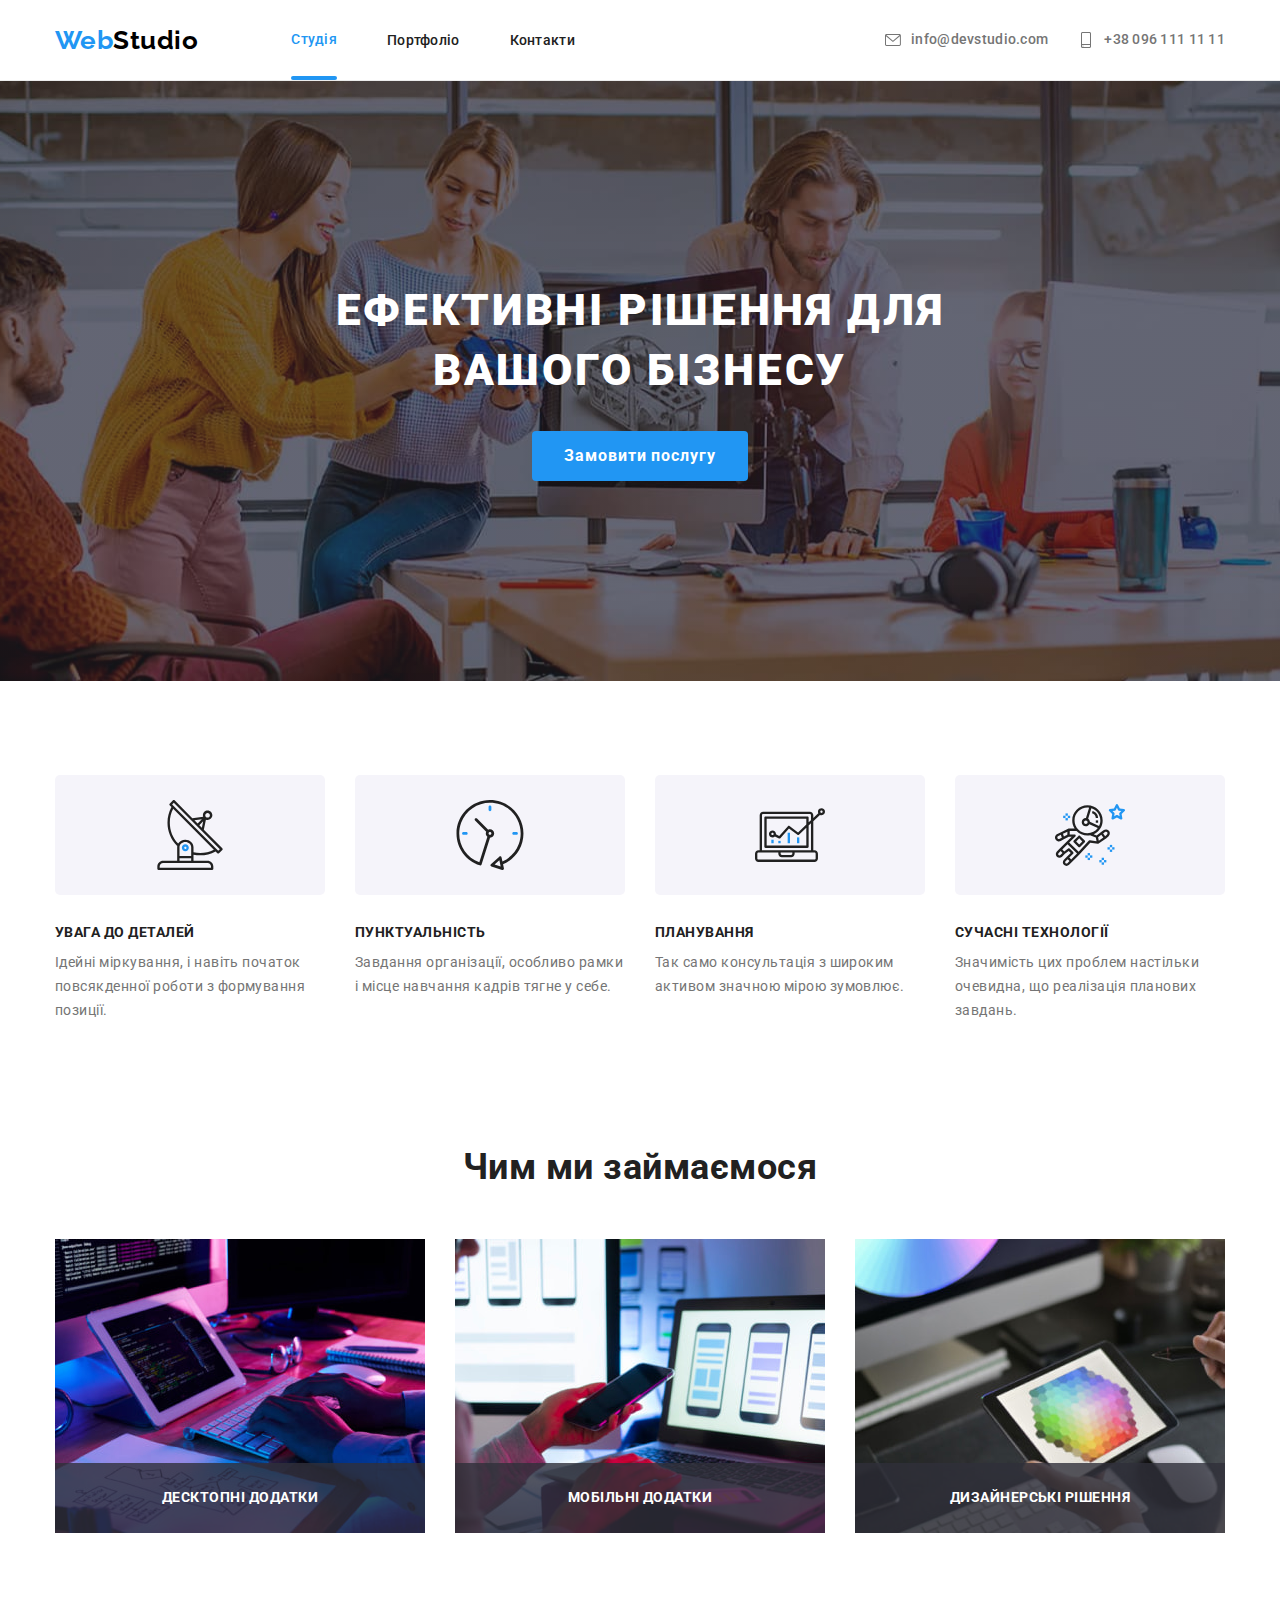
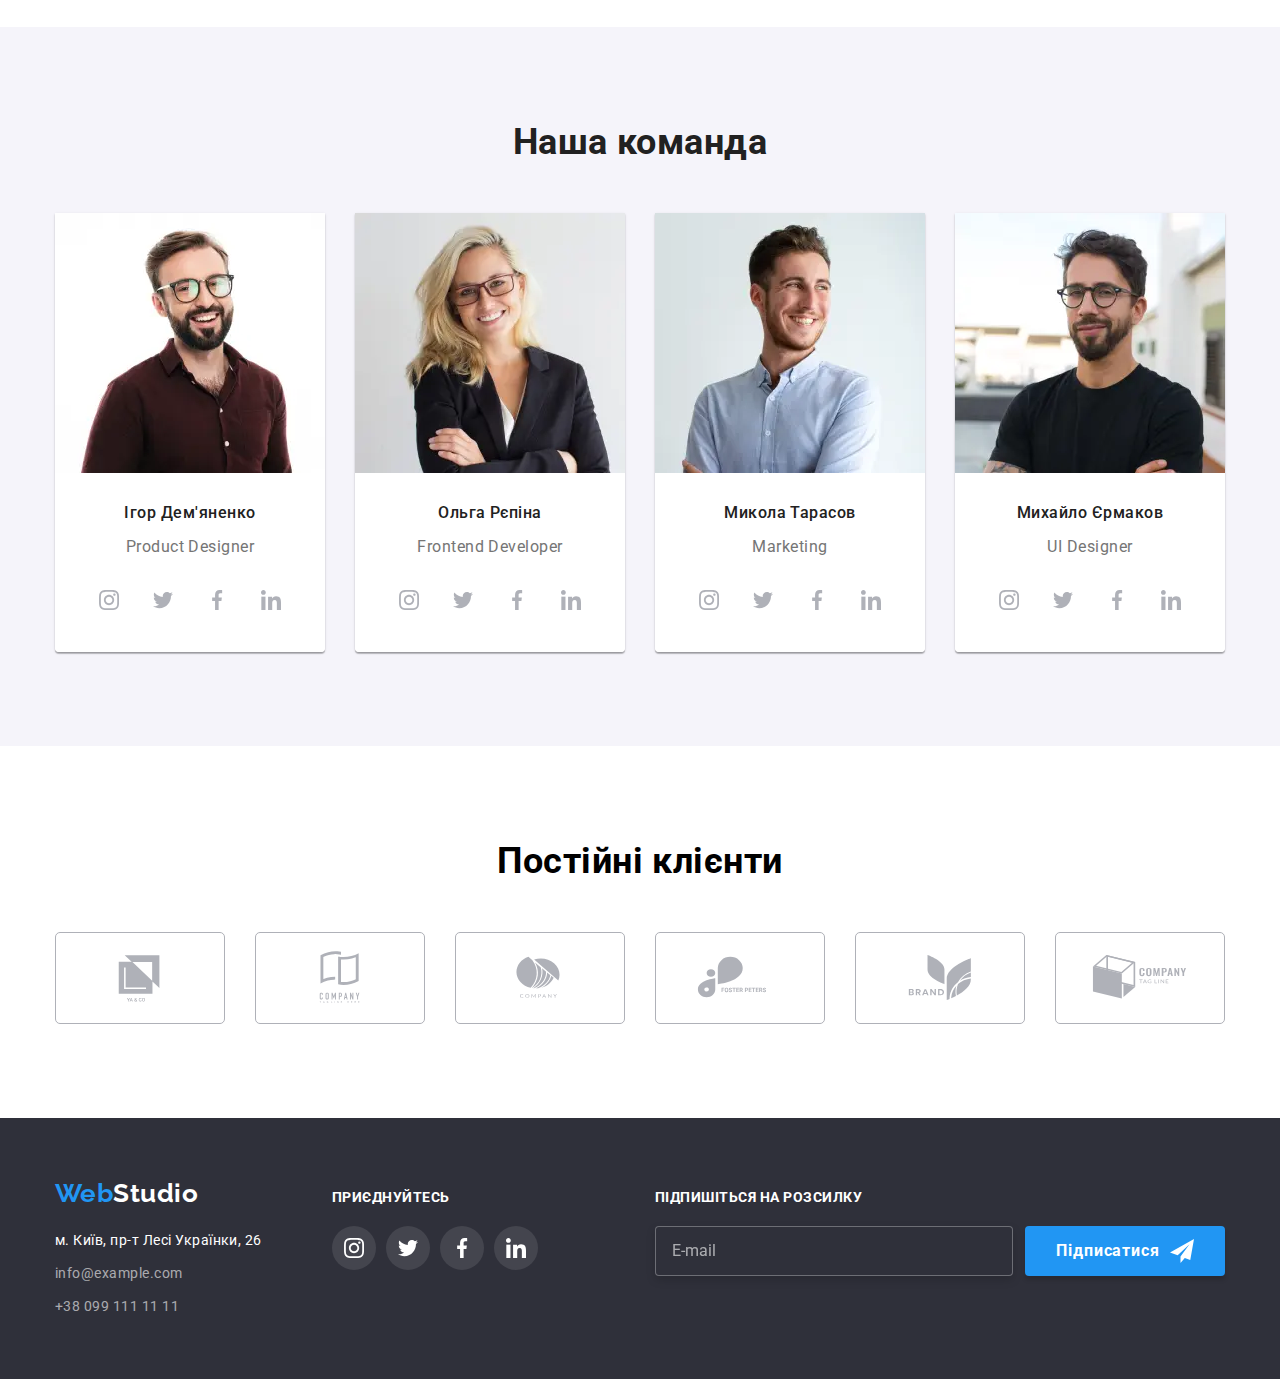
==== commit 63258adf: "update position of modal window" ====
--- a/index.html
+++ b/index.html
@@ -55,7 +55,7 @@
 
         <button type="button" class="mobile-menu-open-btn" data-menu-open>
           <svg class="mobile-menu-open-btn__icon">
-            <use href="./images/sprite.svg#icon-burger"></use>
+            <use href="./Images/sprite.svg#icon-burger"></use>
           </svg>
         </button>
       </div>
@@ -207,38 +207,35 @@
             <li class="team-member">
               <picture>
                 <source
-                  srcset="
-                    ../Images/team/igor-desktop.webp    1x,
-                    ../Images/team/igor-desktop@2x.webp 2x
-                  "
+                  srcset="./Images/team/igor-desktop.webp 1x, ./Images/team/igor-desktop@2x.webp 2x"
                   media="(min-width: 1200px)"
                   type="image/webp"
                 />
                 <source
-                  srcset="../Images/team/igor-desktop.jpg 1x, ../Images/team/igor-desktop@2x.jpg 2x"
+                  srcset="./Images/team/igor-desktop.jpg 1x, ./Images/team/igor-desktop@2x.jpg 2x"
                   media="(min-width: 1200px)"
                 />
 
                 <source
-                  srcset="../Images/team/igor-tablet.webp 1x, ../Images/team/igor-tablet@2x.webp 2x"
+                  srcset="./Images/team/igor-tablet.webp 1x, ./Images/team/igor-tablet@2x.webp 2x"
                   media="(min-width: 768px)"
                   type="image/webp"
                 />
                 <source
-                  srcset="../Images/team/igor-tablet.jpg 1x, ../Images/team/igor-tablet@2x.jpg 2x"
+                  srcset="./Images/team/igor-tablet.jpg 1x, ./Images/team/igor-tablet@2x.jpg 2x"
                   media="(min-width: 768px)"
                 />
 
                 <source
-                  srcset="../Images/team/igor-mob.webp 1x, ../Images/team/igor-mob@2x.webp 2x"
+                  srcset="./Images/team/igor-mob.webp 1x, ./Images/team/igor-mob@2x.webp 2x"
                   media="(max-width: 767px)"
                   type="image/webp"
                 />
                 <source
-                  srcset="../Images/team/igor-mob.jpg 1x, ../Images/team/igor-mob@2x.jpg 2x"
+                  srcset="./Images/team/igor-mob.jpg 1x, ./Images/team/igor-mob@2x.jpg 2x"
                   media="(max-width: 767px)"
                 />
-                <img src="./Images/igor.jpg" alt="Igor" />
+                <img src="./Images/igor.jpg" alt="Igor" class="img-max" />
               </picture>
               <div class="team-member__details">
                 <h3 class="team-member__name">Ігор Дем'яненко</h3>
@@ -278,38 +275,35 @@
             <li class="team-member">
               <picture>
                 <source
-                  srcset="
-                    ../Images/team/olga-desktop.webp    1x,
-                    ../Images/team/olga-desktop@2x.webp 2x
-                  "
+                  srcset="./Images/team/olga-desktop.webp 1x, ./Images/team/olga-desktop@2x.webp 2x"
                   media="(min-width: 1200px)"
                   type="image/webp"
                 />
                 <source
-                  srcset="../Images/team/olga-desktop.jpg 1x, ../Images/team/olga-desktop@2x.jpg 2x"
+                  srcset="./Images/team/olga-desktop.jpg 1x, ./Images/team/olga-desktop@2x.jpg 2x"
                   media="(min-width: 1200px)"
                 />
 
                 <source
-                  srcset="../Images/team/olga-tablet.webp 1x, ../Images/team/olga-tablet@2x.webp 2x"
+                  srcset="./Images/team/olga-tablet.webp 1x, ./Images/team/olga-tablet@2x.webp 2x"
                   media="(min-width: 768px)"
                   type="image/webp"
                 />
                 <source
-                  srcset="../Images/team/olga-tablet.jpg 1x, ../Images/team/olga-tablet@2x.jpg 2x"
+                  srcset="./Images/team/olga-tablet.jpg 1x, ./Images/team/olga-tablet@2x.jpg 2x"
                   media="(min-width: 768px)"
                 />
 
                 <source
-                  srcset="../Images/team/olga-mob.webp 1x, ../Images/team/olga-mob@2x.webp 2x"
+                  srcset="./Images/team/olga-mob.webp 1x, ./Images/team/olga-mob@2x.webp 2x"
                   media="(max-width: 767px)"
                   type="image/webp"
                 />
                 <source
-                  srcset="../Images/team/olga-mob.jpg 1x, ../Images/team/olga-mob@2x.jpg 2x"
+                  srcset="./Images/team/olga-mob.jpg 1x, ./Images/team/olga-mob@2x.jpg 2x"
                   media="(max-width: 767px)"
                 />
-                <img src="./Images/olga.jpg" alt="Olga" />
+                <img src="./Images/olga.jpg" alt="Olga" class="img-max" />
               </picture>
               <div class="team-member__details">
                 <h3 class="team-member__name">Ольга Рєпіна</h3>
@@ -350,46 +344,43 @@
               <picture>
                 <source
                   srcset="
-                    ../Images/team/mykola-desktop.webp    1x,
-                    ../Images/team/mykola-desktop@2x.webp 2x
+                    ./Images/team/mykola-desktop.webp    1x,
+                    ./Images/team/mykola-desktop@2x.webp 2x
                   "
                   media="(min-width: 1200px)"
                   type="image/webp"
                 />
                 <source
                   srcset="
-                    ../Images/team/mykola-desktop.jpg    1x,
-                    ../Images/team/mykola-desktop@2x.jpg 2x
+                    ./Images/team/mykola-desktop.jpg    1x,
+                    ./Images/team/mykola-desktop@2x.jpg 2x
                   "
                   media="(min-width: 1200px)"
                 />
 
                 <source
                   srcset="
-                    ../Images/team/mykola-tablet.webp    1x,
-                    ../Images/team/mykola-tablet@2x.webp 2x
+                    ./Images/team/mykola-tablet.webp    1x,
+                    ./Images/team/mykola-tablet@2x.webp 2x
                   "
                   media="(min-width: 768px)"
                   type="image/webp"
                 />
                 <source
-                  srcset="
-                    ../Images/team/mykola-tablet.jpg    1x,
-                    ../Images/team/mykola-tablet@2x.jpg 2x
-                  "
+                  srcset="./Images/team/mykola-tablet.jpg 1x, ./Images/team/mykola-tablet@2x.jpg 2x"
                   media="(min-width: 768px)"
                 />
 
                 <source
-                  srcset="../Images/team/mykola-mob.webp 1x, ../Images/team/mykola-mob@2x.webp 2x"
+                  srcset="./Images/team/mykola-mob.webp 1x, ./Images/team/mykola-mob@2x.webp 2x"
                   media="(max-width: 767px)"
                   type="image/webp"
                 />
                 <source
-                  srcset="../Images/team/mykola-mob.jpg 1x, ../Images/team/mykola-mob@2x.jpg 2x"
+                  srcset="./Images/team/mykola-mob.jpg 1x, ./Images/team/mykola-mob@2x.jpg 2x"
                   media="(max-width: 767px)"
                 />
-                <img src="./Images/mykola.jpg" alt="Mykola" />
+                <img src="./Images/mykola.jpg" alt="Mykola" class="img-max" />
               </picture>
               <div class="team-member__details">
                 <h3 class="team-member__name">Микола Тарасов</h3>
@@ -430,49 +421,46 @@
               <picture>
                 <source
                   srcset="
-                    ../Images/team/mykhailo-desktop.webp    1x,
-                    ../Images/team/mykhailo-desktop@2x.webp 2x
+                    ./Images/team/mykhailo-desktop.webp    1x,
+                    ./Images/team/mykhailo-desktop@2x.webp 2x
                   "
                   media="(min-width: 1200px)"
                   type="image/webp"
                 />
                 <source
                   srcset="
-                    ../Images/team/mykhailo-desktop.jpg    1x,
-                    ../Images/team/mykhailo-desktop@2x.jpg 2x
+                    ./Images/team/mykhailo-desktop.jpg    1x,
+                    ./Images/team/mykhailo-desktop@2x.jpg 2x
                   "
                   media="(min-width: 1200px)"
                 />
 
                 <source
                   srcset="
-                    ../Images/team/mykhailo-tablet.webp    1x,
-                    ../Images/team/mykhailo-tablet@2x.webp 2x
+                    ./Images/team/mykhailo-tablet.webp    1x,
+                    ./Images/team/mykhailo-tablet@2x.webp 2x
                   "
                   media="(min-width: 768px)"
                   type="image/webp"
                 />
                 <source
                   srcset="
-                    ../Images/team/mykhailo-tablet.jpg    1x,
-                    ../Images/team/mykhailo-tablet@2x.jpg 2x
+                    ./Images/team/mykhailo-tablet.jpg    1x,
+                    ./Images/team/mykhailo-tablet@2x.jpg 2x
                   "
                   media="(min-width: 768px)"
                 />
 
                 <source
-                  srcset="
-                    ../Images/team/mykhailo-mob.webp    1x,
-                    ../Images/team/mykhailo-mob@2x.webp 2x
-                  "
+                  srcset="./Images/team/mykhailo-mob.webp 1x, ./Images/team/mykhailo-mob@2x.webp 2x"
                   media="(max-width: 767px)"
                   type="image/webp"
                 />
                 <source
-                  srcset="../Images/team/mykhailo-mob.jpg 1x, ../Images/team/mykhailo-mob@2x.jpg 2x"
+                  srcset="./Images/team/mykhailo-mob.jpg 1x, ./Images/team/mykhailo-mob@2x.jpg 2x"
                   media="(max-width: 767px)"
                 />
-                <img src="./Images/mykhailo.jpg" alt="Mykhailo" />
+                <img src="./Images/mykhailo.jpg" alt="Mykhailo" class="img-max" />
               </picture>
               <div class="team-member__details">
                 <h3 class="team-member__name">Михайло Єрмаков</h3>
--- a/css/main.min.css
+++ b/css/main.min.css
@@ -1 +1 @@
-:root{--clear-white-color: #FFFFFF;--bg-secondary-color: #F5F4FA;--bg-dark-color: #2F303A;--font-color-h: #212121;--font-color-p: #757575;--font-color-adress: rgba(255, 255, 255, 0.6);--accent-color: #2196F3;--clear-black-color: #000000;--border-color: #EEEEEE;--border-header-color: #ECECEC;--icon-color: #AFB1B8;--transition-dur-and-func: 250ms cubic-bezier(0.4, 0, 0.2, 1) }.hidden{position:absolute;white-space:nowrap;width:1px;height:1px;overflow:hidden;border:0;padding:0;clip:rect(0 0 0 0);clip-path:inset(50%);margin:-1px}body{font-family:"Roboto",sans-serif;letter-spacing:.03em;background-color:var(--clear-white-color)}h1,h2,h3,h4,p{margin-top:0;margin-bottom:0}ul,ol{margin-top:0;margin-bottom:0;padding-left:0}.list{list-style:none}a:link,a:visited{text-decoration:none}img{display:block}button{cursor:pointer;display:block}.section-block{padding:60px 0px}@media screen and (min-width: 1200px){.section-block{padding:94px 0px}}.container{padding-left:15px;padding-right:15px}@media screen and (min-width: 480px){.container{width:480px;margin-left:auto;margin-right:auto}}@media screen and (min-width: 768px){.container{width:768px}}@media screen and (min-width: 1200px){.container{width:1200px}}.modal-button{background-color:var(--accent-color);color:var(--clear-white-color);font-family:inherit,sans-serif;font-weight:700;font-size:16px;line-height:1.88;letter-spacing:.06em;margin:30px auto 0px auto;border-radius:4px;border:none;padding:10px 32px}.page-header{border-bottom:var(--border-header-color) 1px solid;padding:16px 15px}.page-header__logo{color:var(--clear-black-color);font-family:"Raleway",sans-serif;font-weight:700;font-size:26px;line-height:1.19}.logo{color:var(--accent-color);font-family:"Raleway",sans-serif;font-weight:700;font-size:26px;line-height:1.19}.page-header__navigation{display:none}.page-header__contacts-list{display:none}.mobile-menu-open-btn{line-height:0;border:none;background-color:rgba(0,0,0,0);padding:0}.mobile-menu-open-btn__icon{width:40px;height:40px}.header-layout{display:flex;justify-content:space-between;align-items:center}@media screen and (min-width: 768px){.page-header{padding:0}.mobile-menu-open-btn{display:none}.page-header__navigation-links{display:flex;align-items:center}.page-header__contacts-list{display:flex;flex-direction:column;gap:10px}.page-header__navigation{display:flex}.page-header__page-name{position:relative}.page-header__page-name:not(:last-child){margin-right:50px}.page-header__page-link{color:var(--font-color-h);font-weight:500;font-size:14px;line-height:1.14;padding:32px 0;letter-spacing:.02em;transition:color var(--transition-dur-and-func)}.page-header__page-link:hover,.page-header__page-link:focus{color:var(--accent-color)}.page-header__contacts-icon{display:inline-block;width:16px;height:16px;fill:var(--font-color-p);margin-right:10px;transition:fill var(--transition-dur-and-func)}.page-header__contacts-link:hover .page-header__contacts-icon,.page-header__contacts-link:focus .page-header__contacts-icon{fill:var(--accent-color)}.current{color:var(--accent-color);display:flex;align-items:center;flex-direction:column}.current::after{content:"";display:block;width:100%;height:4px;background-color:var(--accent-color);border-radius:2px;position:absolute;bottom:0}.page-header__contacts-link{color:var(--font-color-p);font-weight:500;font-size:14px;line-height:1.14;letter-spacing:.02em;text-align:center;display:flex;align-items:center;transition:color var(--transition-dur-and-func)}.page-header__contacts-link:hover,.page-header__contacts-link:focus{color:var(--accent-color)}}@media screen and (min-width: 1200px){.page-header__contacts-list{flex-direction:row;gap:30px;margin-left:auto}.page-header__logo{margin-right:93px}}.mobile-menu{position:fixed;top:0;left:0;z-index:100;width:100%;height:100%;background-color:var(--clear-white-color);opacity:0;visibility:hidden;pointer-events:none;transition:opacity var(--transition-dur-and-func),visibility var(--transition-dur-and-func)}.mobile-menu.is-open{opacity:1;visibility:visible;pointer-events:auto}.mobile-menu__container{height:100%;padding-left:40px;padding-bottom:48px;padding-top:48px;position:relative;display:flex;flex-direction:column;justify-content:space-between}.mobile-menu__close-btn{border:none;background-color:rgba(0,0,0,0);position:absolute;width:40px;height:40px;top:10px;right:15px}.mobile-menu__close-icon{width:18.67px;height:18.67px}.mobile-menu__pages-link{font-family:"Roboto";font-weight:500;font-size:40px;line-height:1.175;letter-spacing:.02em;color:var(--font-color-h)}.mobile-menu__pages-link:hover,.mobile-menu__pages-link:focus{color:var(--accent-color)}.mobile-menu__pages-item:not(:last-child){margin-bottom:32px}.mobile-menu__phone-link{font-family:"Roboto";font-weight:500;font-size:34px;line-height:1.176;letter-spacing:.02em;color:var(--accent-color)}.mobile-menu__mail-link{font-family:"Roboto";font-weight:500;font-size:24px;line-height:1.17;letter-spacing:.02em;color:var(--font-color-p)}.mobile-menu__contacts-item:first-child{margin-bottom:32px}.mobile-menu__contacts-item:last-child{margin-bottom:64px}.mobile-menu__social-link{font-family:"Roboto";font-weight:500;font-size:18px;line-height:1.22;letter-spacing:.02em;color:var(--accent-color)}.mobile-menu__social-list{display:flex}.mobile-menu__social-item:not(:last-child){border-right:1px solid rgba(33,33,33,.2);padding-right:10px}.mobile-menu__social-item:not(:first-child){padding-left:10px}.hero__title{max-width:480px;margin:0 auto;font-weight:900;font-size:26px;line-height:1.62;text-align:center;letter-spacing:.06em;text-transform:uppercase;color:var(--clear-white-color)}.hero{padding:118px 0px;width:100%;background-image:linear-gradient(rgba(47, 48, 58, 0.4), rgba(47, 48, 58, 0.4)),url(/Images/hero/hero-mob.jpg);background-size:480px 400px;background-position:center top;background-repeat:no-repeat}@media screen and (min-device-pixel-ratio: 2),screen and (min-resolution: 192dpi),screen and (min-resolution: 2dppx){.hero{background-image:linear-gradient(rgba(47, 48, 58, 0.4), rgba(47, 48, 58, 0.4)),url(/Images/hero/Hero-mob@2x.jpg)}}@media screen and (min-width: 768px){.hero{background-size:768px 400px;background-image:linear-gradient(rgba(47, 48, 58, 0.4), rgba(47, 48, 58, 0.4)),url(/Images/hero/Hero-tablet.jpg)}}@media screen and (min-device-pixel-ratio: 2)and (min-width: 768px),screen and (min-resolution: 192dpi)and (min-width: 768px),screen and (min-resolution: 2dppx)and (min-width: 768px){.hero{background-image:linear-gradient(rgba(47, 48, 58, 0.4), rgba(47, 48, 58, 0.4)),url(/Images/hero/Hero-tablet@2x.jpg)}}@media screen and (min-width: 1200px){.hero{padding:200px 0px;background-size:1600px 600px;background-image:linear-gradient(rgba(47, 48, 58, 0.4), rgba(47, 48, 58, 0.4)),url(/Images/hero/hero-desktop.jpg)}.hero__title{font-size:44px;line-height:1.36;max-width:696px;margin-left:auto;margin-right:auto}}@media screen and (min-device-pixel-ratio: 2)and (min-width: 1200px),screen and (min-resolution: 192dpi)and (min-width: 1200px),screen and (min-resolution: 2dppx)and (min-width: 1200px){.hero{background-image:linear-gradient(rgba(47, 48, 58, 0.4), rgba(47, 48, 58, 0.4)),url(/Images/hero/hero-desktop@2x.jpg)}}.values{padding-bottom:0px}.values__title{color:var(--font-color-h);font-weight:700;font-size:14px;line-height:1.14;text-transform:uppercase;margin-bottom:10px;text-align:center}.values__text{color:var(--font-color-p);font-weight:400;font-size:14px;line-height:1.71}.values__card{margin-bottom:30px}.values__image{height:120px;background-color:var(--bg-secondary-color);display:flex;align-items:center;justify-content:center;margin-bottom:30px;border-radius:5px}.values__icon{display:block;width:70px;height:70px;margin:0 auto}@media screen and (min-width: 768px){.values__title{text-align:left}.values__list{display:flex;flex-wrap:wrap;gap:30px}.values__card{flex-basis:calc((100% - 30px)/2)}}@media screen and (min-width: 1200px){.values__list{display:flex;flex-wrap:wrap;gap:30px}.values__card{flex-basis:calc((100% - 90px)/4)}}.activity{display:none}@media screen and (min-width: 1200px){.activity{display:block}.activity__title{color:var(--font-color-h);font-weight:700;font-size:36px;line-height:1.17;text-align:center;margin-bottom:50px}.activity__list{display:flex;justify-content:center;gap:30px}.activity__card{position:relative}.activity__block{background-color:rgba(47,48,58,.8);height:70px;display:flex;justify-content:center;align-items:center;position:absolute;bottom:0px;width:100%}.activity__name{font-family:inherit;font-weight:700;font-size:14px;line-height:1.14;text-align:center;text-transform:uppercase;color:var(--clear-white-color)}}.team{background-color:var(--bg-secondary-color)}.team__title{color:var(--font-color-h);font-weight:700;font-size:28px;line-height:1.18;text-align:center;margin-bottom:50px}.team-member__name{color:var(--font-color-h);font-weight:500;font-size:16px;line-height:1.19;text-align:center;margin-bottom:10px}.team-member__job-position{color:var(--font-color-p);font-weight:400;font-size:16px;line-height:1.9;text-align:center;margin-bottom:16px}.team-member__details{padding:30px 0px 24px 0px;background-color:var(--clear-white-color);border-radius:0px 0px 4px 4px}.team-member{width:450px;box-shadow:0px 1px 3px rgba(0,0,0,.12),0px 1px 1px rgba(0,0,0,.14),0px 2px 1px rgba(0,0,0,.2);border-radius:0px 0px 4px 4px}.team-member__social-list{display:flex;justify-content:center;gap:10px}.social-list__link{display:flex;width:44px;height:44px;justify-content:center;align-items:center;background-color:var(--clear-white-color);border-radius:50%;transition:background-color var(--transition-dur-and-func)}.social-list__link:hover{background-color:var(--accent-color)}.social-list__icon{width:20px;height:20px;fill:var(--icon-color);transition:fill var(--transition-dur-and-func)}.social-list__link:hover .social-list__icon{fill:var(--clear-white-color)}@media screen and (min-width: 768px){.team-member{width:354px}.team__list{display:flex;flex-wrap:wrap;gap:30px}}@media screen and (min-width: 1200px){.team-member{width:270px}.team-member__details{padding:30px 0px 30px 0px}.team__title{font-size:36px;line-height:1.17}.team__list{gap:30px}}.clients{padding:60px 0}.clients__title{font-weight:700;font-size:28px;line-height:1.18;text-align:center;margin-bottom:50px}.clients__list{display:flex;flex-wrap:wrap;gap:30px}.clients__link{display:flex;justify-content:center;align-items:center;box-sizing:border-box;border:var(--icon-color) 1px solid;border-radius:5px;width:210px;height:92px;text-align:center;transition:border var(--transition-dur-and-func)}.clients__link:hover{border:var(--accent-color) 1px solid}.clients__icon{width:106px;height:60px;fill:var(--icon-color);transition:fill var(--transition-dur-and-func)}.clients__link:hover .clients__icon{fill:var(--accent-color)}@media screen and (min-width: 768px){.clients__link{width:226px}}@media screen and (min-width: 1200px){.clients{padding:94px 0}.clients__title{font-size:36px;line-height:1.17}.clients__link{width:170px}}.projects__button{color:var(--font-color-h);background-color:var(--bg-secondary-color);font-family:inherit;font-weight:500;font-size:16px;line-height:1.62;text-align:center;padding:6px 22px;border-radius:4px;border:none;transition:color var(--transition-dur-and-func);transition:background-color var(--transition-dur-and-func);transition:box-shadow var(--transition-dur-and-func)}.projects__button:hover,.projects__button:focus{color:var(--clear-white-color);background-color:var(--accent-color);box-shadow:0px 1px 3px rgba(0,0,0,.12),0px 1px 1px rgba(0,0,0,.14),0px 2px 1px rgba(0,0,0,.2)}.projects__list{display:flex;flex-wrap:wrap;gap:30px}.project-card__title{color:var(--font-color-h);font-weight:700;font-size:18px;line-height:2;letter-spacing:.06em;margin-bottom:4px}.project-card__link{display:inline-block;transition:box-shadow var(--transition-dur-and-func)}.project-card__link:hover,.project-card__link:focus{box-shadow:0px 1px 3px rgba(0,0,0,.12),0px 1px 1px rgba(0,0,0,.14),0px 2px 1px rgba(0,0,0,.2)}.project-card__category{color:var(--font-color-p);font-weight:400;font-size:16px;line-height:1.88}.projects__buttons{display:flex;flex-wrap:wrap;justify-content:left;gap:8px;margin-bottom:40px}.project-card__details{padding:20px 24px;border:var(--border-color) 1px solid;border-top:none}.projects{padding:94px 0}.project-card__img-wrapper{position:relative;overflow:hidden}.project-card__overlay{position:absolute;top:0;left:0;width:100%;height:100%;padding:63px 24px;background:rgba(33,150,243,.9);font-size:18px;line-height:1.56;color:var(--clear-white-color);overflow:auto;transform:translateY(100%);transition:transform 250ms cubic-bezier(0.4, 0, 0.2, 1)}.project-card__link:hover .project-card__overlay{transform:translateY(0%)}@media screen and (min-width: 768px){.projects__buttons{justify-content:center;margin-bottom:30px}.project-card__link{display:flex;flex-direction:column;height:100%}.project-card__details{flex-grow:1}.project-card{width:354px}}@media screen and (min-width: 1200px){.project-card{width:inherit}.projects__buttons{margin-bottom:50px}}.page-footer{background-color:var(--bg-dark-color);font-size:14px;line-height:1.71;padding:60px 0px}.page-footer__contacts{display:flex;flex-direction:column}.page-footer__layout{display:flex;flex-direction:column;align-items:center}.page-footer__address{margin-bottom:60px}.page-footer__address-list{display:flex;flex-direction:column;align-items:center}.page-footer__logo-block{margin-left:auto;margin-right:auto;margin-bottom:20px}.page-footer__logo-link{color:var(--clear-white-color);font-family:"Raleway",sans-serif;font-weight:700;font-size:24px;line-height:1.17;display:block;margin:0px auto}.page-footer__address-link{color:var(--clear-white-color);font-style:normal;transition:color var(--transition-dur-and-func)}.page-footer__address-link:hover,.page-footer__address-link:focus{color:var(--accent-color)}.page-footer__contact{color:var(--font-color-adress);font-style:normal;transition:color var(--transition-dur-and-func)}.page-footer__contact:hover,.page-footer__contact:focus{color:var(--accent-color)}.page-footer__address-item:not(:last-child){margin-bottom:8px}.page-footer__social-contacts{display:flex;flex-direction:column;align-items:center;margin-bottom:60px}.page-footer__social-title{margin-bottom:20px;font-weight:700;font-size:14px;line-height:1.14;text-transform:uppercase;color:var(--clear-white-color)}.page-footer__social-list{display:flex;justify-content:center;gap:10px}.page-footer__social-link{display:flex;width:44px;height:44px;border-radius:50%;background-color:rgba(255,255,255,.1);justify-content:center;align-items:center;transition:background-color var(--transition-dur-and-func)}.page-footer__social-link:hover,.page-footer__social-link:focus{background-color:var(--accent-color)}.page-footer__social-icon{width:20px;height:20px;fill:var(--clear-white-color)}.page-footer__subscribe{display:flex;flex-direction:column;align-items:center}.page-footer__subscribe-title{margin-bottom:20px;font-weight:700;font-size:14px;line-height:1.14;text-transform:uppercase;color:var(--clear-white-color)}.page-footer__subscribe-email{display:inline-block;margin-bottom:20px;width:450px;height:50px;border:1px solid rgba(255,255,255,.3);filter:drop-shadow(0px 4px 4px rgba(0, 0, 0, 0.15));border-radius:4px;background-color:var(--bg-dark-color);padding-left:16px;color:var(--clear-white-color)}.page-footer__subscribe-email::placeholder{font-family:"Roboto";font-size:16px;line-height:1.25;color:rgba(255,255,255,.6)}.page-footer__subscribe-btn{margin-left:auto;margin-right:auto;display:flex;justify-content:center;align-items:center;gap:12px;color:var(--clear-white-color);background-color:var(--accent-color);box-shadow:0px 4px 4px rgba(0,0,0,.15);border:none;border-radius:4px;width:200px;height:50px}.page-footer__subscribe-btn-text{font-family:"Roboto";font-style:normal;font-weight:700;font-size:16px;line-height:1.88;letter-spacing:.06em}.page-footer__submit-icon{fill:var(--clear-white-color);width:24px;height:24px}@media screen and (min-width: 768px){.page-footer__layout{flex-direction:row;flex-wrap:wrap;justify-content:space-around;align-items:baseline}}@media screen and (min-width: 1200px){.page-footer__layout{display:flex;align-items:baseline}.page-footer__contacts{display:block;margin-right:70px}.page-footer__address-list{display:block}.page-footer__social-contacts{display:block}.page-footer__subscribe{display:block;margin-left:auto}.page-footer__logo-block{margin-bottom:20px}.page-footer__logo-link{font-size:26px;line-height:1.19}.page-footer__subscribe-layout{display:flex;gap:12px}.page-footer__address-item:not(:last-child){margin-bottom:9px}.page-footer__subscribe-email{width:358px}.page-footer__subscribe-btn{gap:10px}}.backdrop{position:fixed;top:0;left:0;z-index:100;width:100%;height:100%;background:rgba(0,0,0,.2);opacity:1;visibility:visible;pointer-events:auto;transition:opacity 750ms ease,visibility 750ms ease,transform 750ms linear}.is-hidden{visibility:hidden;opacity:0;pointer-events:none;transform:rotateX(45deg)}.modal{width:450px;height:609px;background-color:var(--clear-white-color);border-radius:4px;box-shadow:0px 1px 3px rgba(0,0,0,.12),0px 1px 1px rgba(0,0,0,.14),0px 2px 1px rgba(0,0,0,.2);position:absolute;left:50%;top:50%;transform:translate(-50%, -50%)}.modal-close-btn{width:30px;height:30px;border-radius:50%;display:flex;justify-content:center;align-items:center;background-color:rgba(0,0,0,0);border:1px solid rgba(0,0,0,.1);padding:0;position:absolute;top:8px;right:8px}.modal-close-icon{width:11px;height:11px;fill:var(--clear-black-color)}.modal-close-btn:hover .modal-close-icon,.modal-close-btn:focus .modal-close-icon{fill:var(--accent-color)}.modal-container{padding:40px}.modal-title{font-family:"Roboto";font-weight:700;font-size:20px;line-height:1.15;text-align:center;color:var(--font-color-h);margin-bottom:12px}.modal-label-title{font-family:"Roboto";font-size:12px;line-height:1.17;letter-spacing:.01em;color:var(--font-color-p);display:flex;flex-direction:column;margin-bottom:4px}.modal-input{width:100%;height:40px;margin-bottom:10px;border:1px solid rgba(33,33,33,.2);border-radius:4px;padding-left:42px;transition:outline var(--transition-dur-and-func);transition:border-color var(--transition-dur-and-func);transition:fill var(--transition-dur-and-func)}.modal-input:focus{outline:none;border-color:var(--accent-color)}.modal-input-wrapper{position:relative}.modal-label-icon{width:18px;height:18px;left:12px;position:absolute;top:50%;transform:translateY(-50%)}.modal-input:focus+.modal-label-icon{fill:var(--accent-color)}.modal-comment{width:100%;height:120px;resize:none;border:1px solid rgba(33,33,33,.2);border-radius:4px;padding:12px 16px;margin-bottom:20px;display:block}.modal-comment::placeholder{font-family:"Roboto";font-size:12px;line-height:1.17px;letter-spacing:.01em;padding:12px 0;color:rgba(117,117,117,.5)}.modal-comment:focus{outline:none;border-color:var(--accent-color)}.modal-form{display:flex;flex-direction:column}.modal-form .modal-checkbox-link{color:var(--accent-color);text-decoration:underline;text-decoration-color:var(--accent-color)}.modal-submit-btn{display:inline-block;width:200px;height:50px;margin:0 auto;background:var(--accent-color);box-shadow:0px 4px 4px rgba(0,0,0,.15);border-radius:4px;border:none;font-family:"Roboto";font-weight:700;font-size:16px;line-height:1.88;letter-spacing:.06em;color:var(--clear-white-color)}.modal-checkbox-text{font-family:"Roboto";font-size:14px;line-height:1.71;color:var(--font-color-p);margin:0 auto 30px auto}.checkbox-input{position:absolute;appearance:none}.checkbox-customised-icon{display:inline-block;width:16px;height:15px;border-radius:2px;border:var(--font-color-h) 2px solid;margin-right:7px;cursor:pointer}.checkbox-input:checked+.checkbox-customised-icon{background-color:var(--accent-color);border:none;fill:var(--clear-white-color)}.checkbox-input:focus+.checkbox-customised-icon{box-shadow:0 0 0 2px rgba(0,0,255,.5)}@media screen and (min-width: 1200px){.modal{width:528px;height:581px}}/*# sourceMappingURL=main.min.css.map */+:root{--clear-white-color: #FFFFFF;--bg-secondary-color: #F5F4FA;--bg-dark-color: #2F303A;--font-color-h: #212121;--font-color-p: #757575;--font-color-adress: rgba(255, 255, 255, 0.6);--accent-color: #2196F3;--clear-black-color: #000000;--border-color: #EEEEEE;--border-header-color: #ECECEC;--icon-color: #AFB1B8;--transition-dur-and-func: 250ms cubic-bezier(0.4, 0, 0.2, 1) }.hidden{position:absolute;white-space:nowrap;width:1px;height:1px;overflow:hidden;border:0;padding:0;clip:rect(0 0 0 0);clip-path:inset(50%);margin:-1px}body{font-family:"Roboto",sans-serif;letter-spacing:.03em;background-color:var(--clear-white-color)}h1,h2,h3,h4,p{margin-top:0;margin-bottom:0}ul,ol{margin-top:0;margin-bottom:0;padding-left:0}.list{list-style:none}a:link,a:visited{text-decoration:none}img{display:block}button{cursor:pointer;display:block}.section-block{padding:60px 0px}@media screen and (min-width: 1200px){.section-block{padding:94px 0px}}.container{padding-left:15px;padding-right:15px}@media screen and (min-width: 480px){.container{width:480px;margin-left:auto;margin-right:auto}}@media screen and (min-width: 768px){.container{width:768px}}@media screen and (min-width: 1200px){.container{width:1200px}}.modal-button{background-color:var(--accent-color);color:var(--clear-white-color);font-family:inherit,sans-serif;font-weight:700;font-size:16px;line-height:1.88;letter-spacing:.06em;margin:30px auto 0px auto;border-radius:4px;border:none;padding:10px 32px}.page-header{border-bottom:var(--border-header-color) 1px solid;padding:16px 15px}.page-header__logo{color:var(--clear-black-color);font-family:"Raleway",sans-serif;font-weight:700;font-size:26px;line-height:1.19}.logo{color:var(--accent-color);font-family:"Raleway",sans-serif;font-weight:700;font-size:26px;line-height:1.19}.page-header__navigation{display:none}.page-header__contacts-list{display:none}.mobile-menu-open-btn{line-height:0;border:none;background-color:rgba(0,0,0,0);padding:0}.mobile-menu-open-btn__icon{width:40px;height:40px}.header-layout{display:flex;justify-content:space-between;align-items:center}@media screen and (min-width: 768px){.page-header{padding:0}.mobile-menu-open-btn{display:none}.page-header__navigation-links{display:flex;align-items:center}.page-header__contacts-list{display:flex;flex-direction:column;gap:10px}.page-header__navigation{display:flex}.page-header__page-name{position:relative}.page-header__page-name:not(:last-child){margin-right:50px}.page-header__page-link{color:var(--font-color-h);font-weight:500;font-size:14px;line-height:1.14;padding:32px 0;letter-spacing:.02em;transition:color var(--transition-dur-and-func)}.page-header__page-link:hover,.page-header__page-link:focus{color:var(--accent-color)}.page-header__contacts-icon{display:inline-block;width:16px;height:16px;fill:var(--font-color-p);margin-right:10px;transition:fill var(--transition-dur-and-func)}.page-header__contacts-link:hover .page-header__contacts-icon,.page-header__contacts-link:focus .page-header__contacts-icon{fill:var(--accent-color)}.current{color:var(--accent-color);display:flex;align-items:center;flex-direction:column}.current::after{content:"";display:block;width:100%;height:4px;background-color:var(--accent-color);border-radius:2px;position:absolute;bottom:0}.page-header__contacts-link{color:var(--font-color-p);font-weight:500;font-size:14px;line-height:1.14;letter-spacing:.02em;text-align:center;display:flex;align-items:center;transition:color var(--transition-dur-and-func)}.page-header__contacts-link:hover,.page-header__contacts-link:focus{color:var(--accent-color)}}@media screen and (min-width: 1200px){.page-header__contacts-list{flex-direction:row;gap:30px;margin-left:auto}.page-header__logo{margin-right:93px}}.mobile-menu{position:fixed;top:0;left:0;z-index:100;width:100%;height:100%;background-color:var(--clear-white-color);opacity:0;visibility:hidden;pointer-events:none;transition:opacity var(--transition-dur-and-func),visibility var(--transition-dur-and-func)}.mobile-menu.is-open{opacity:1;visibility:visible;pointer-events:auto}.mobile-menu__container{width:100%;height:100%;padding:48px 40px;position:relative;display:flex;flex-direction:column;justify-content:space-between}.mobile-menu__close-btn{border:none;background-color:rgba(0,0,0,0);position:absolute;width:40px;height:40px;top:10px;right:15px}.mobile-menu__close-icon{width:18.67px;height:18.67px}.mobile-menu__pages-link{font-family:"Roboto";font-weight:500;font-size:40px;line-height:1.175;letter-spacing:.02em;color:var(--font-color-h)}.mobile-menu__pages-link:hover,.mobile-menu__pages-link:focus{color:var(--accent-color)}.mobile-menu__pages-item:not(:last-child){margin-bottom:32px}.mobile-menu__phone-link{font-family:"Roboto";font-weight:500;font-size:34px;line-height:1.176;letter-spacing:.02em;color:var(--accent-color)}.mobile-menu__mail-link{font-family:"Roboto";font-weight:500;font-size:24px;line-height:1.17;letter-spacing:.02em;color:var(--font-color-p)}.mobile-menu__contacts-item:first-child{margin-bottom:32px}.mobile-menu__contacts-item:last-child{margin-bottom:64px}.mobile-menu__social-link{font-family:"Roboto";font-weight:500;font-size:18px;line-height:1.22;letter-spacing:.02em;color:var(--accent-color)}.mobile-menu__social-list{display:flex;flex-wrap:wrap}.mobile-menu__social-item{padding:10px}.mobile-menu__social-item:not(:last-child){border-right:1px solid rgba(33,33,33,.2)}.hero__title{max-width:480px;margin:0 auto;font-weight:900;font-size:26px;line-height:1.62;text-align:center;letter-spacing:.06em;text-transform:uppercase;color:var(--clear-white-color)}.hero{padding:118px 0px;width:100%;background-image:linear-gradient(rgba(47, 48, 58, 0.4), rgba(47, 48, 58, 0.4)),url(../Images/hero/hero-mob.jpg);background-size:480px 400px;background-position:center top;background-repeat:no-repeat}@media screen and (min-device-pixel-ratio: 2),screen and (min-resolution: 192dpi),screen and (min-resolution: 2dppx){.hero{background-image:linear-gradient(rgba(47, 48, 58, 0.4), rgba(47, 48, 58, 0.4)),url(../Images/hero/Hero-mob@2x.jpg)}}@media screen and (min-width: 768px){.hero{background-size:768px 400px;background-image:linear-gradient(rgba(47, 48, 58, 0.4), rgba(47, 48, 58, 0.4)),url(../Images/hero/Hero-tablet.jpg)}}@media screen and (min-device-pixel-ratio: 2)and (min-width: 768px),screen and (min-resolution: 192dpi)and (min-width: 768px),screen and (min-resolution: 2dppx)and (min-width: 768px){.hero{background-image:linear-gradient(rgba(47, 48, 58, 0.4), rgba(47, 48, 58, 0.4)),url(../Images/hero/Hero-tablet@2x.jpg)}}@media screen and (min-width: 1200px){.hero{padding:200px 0px;background-size:1600px 600px;background-image:linear-gradient(rgba(47, 48, 58, 0.4), rgba(47, 48, 58, 0.4)),url(../Images/hero/hero-desktop.jpg)}.hero__title{font-size:44px;line-height:1.36;max-width:696px;margin-left:auto;margin-right:auto}}@media screen and (min-device-pixel-ratio: 2)and (min-width: 1200px),screen and (min-resolution: 192dpi)and (min-width: 1200px),screen and (min-resolution: 2dppx)and (min-width: 1200px){.hero{background-image:linear-gradient(rgba(47, 48, 58, 0.4), rgba(47, 48, 58, 0.4)),url(../Images/hero/hero-desktop@2x.jpg)}}.values{padding-bottom:0px}.values__title{color:var(--font-color-h);font-weight:700;font-size:14px;line-height:1.14;text-transform:uppercase;margin-bottom:10px;text-align:center}.values__text{color:var(--font-color-p);font-weight:400;font-size:14px;line-height:1.71}.values__card{margin-bottom:30px}.values__image{height:120px;background-color:var(--bg-secondary-color);display:flex;align-items:center;justify-content:center;margin-bottom:30px;border-radius:5px}.values__icon{display:block;width:70px;height:70px;margin:0 auto}@media screen and (min-width: 768px){.values__title{text-align:left}.values__list{display:flex;flex-wrap:wrap;gap:30px}.values__card{flex-basis:calc((100% - 30px)/2)}}@media screen and (min-width: 1200px){.values__list{display:flex;flex-wrap:wrap;gap:30px}.values__card{flex-basis:calc((100% - 90px)/4)}}.activity{display:none}@media screen and (min-width: 1200px){.activity{display:block}.activity__title{color:var(--font-color-h);font-weight:700;font-size:36px;line-height:1.17;text-align:center;margin-bottom:50px}.activity__list{display:flex;justify-content:center;gap:30px}.activity__card{position:relative}.activity__block{background-color:rgba(47,48,58,.8);height:70px;display:flex;justify-content:center;align-items:center;position:absolute;bottom:0px;width:100%}.activity__name{font-family:inherit;font-weight:700;font-size:14px;line-height:1.14;text-align:center;text-transform:uppercase;color:var(--clear-white-color)}}.team{background-color:var(--bg-secondary-color)}.img-max{max-width:100%}.team__title{color:var(--font-color-h);font-weight:700;font-size:28px;line-height:1.18;text-align:center;margin-bottom:50px}.team-member__name{color:var(--font-color-h);font-weight:500;font-size:16px;line-height:1.19;text-align:center;margin-bottom:10px}.team-member__job-position{color:var(--font-color-p);font-weight:400;font-size:16px;line-height:1.9;text-align:center;margin-bottom:16px}.team-member__details{padding:30px 0px 24px 0px;background-color:var(--clear-white-color);border-radius:0px 0px 4px 4px}.team-member{max-width:100%;box-shadow:0px 1px 3px rgba(0,0,0,.12),0px 1px 1px rgba(0,0,0,.14),0px 2px 1px rgba(0,0,0,.2);border-radius:0px 0px 4px 4px}.team-member:not(:last-child){margin-bottom:30px}.team-member__social-list{display:flex;justify-content:center;gap:10px}.social-list__link{display:flex;width:44px;height:44px;justify-content:center;align-items:center;background-color:var(--clear-white-color);border-radius:50%;transition:background-color var(--transition-dur-and-func)}.social-list__link:hover{background-color:var(--accent-color)}.social-list__icon{width:20px;height:20px;fill:var(--icon-color);transition:fill var(--transition-dur-and-func)}.social-list__link:hover .social-list__icon{fill:var(--clear-white-color)}@media screen and (min-width: 768px){.team-member{width:354px}.team-member:not(:last-child){margin-bottom:0px}.team__list{display:flex;flex-wrap:wrap;gap:30px}}@media screen and (min-width: 1200px){.team-member{width:270px}.team-member__details{padding:30px 0px 30px 0px}.team__title{font-size:36px;line-height:1.17}.team__list{gap:30px}}.clients{padding:60px 0}.clients__title{font-weight:700;font-size:28px;line-height:1.18;text-align:center;margin-bottom:50px}.clients__list{display:flex;flex-wrap:wrap;justify-content:center;gap:30px}.clients__link{display:flex;justify-content:center;align-items:center;box-sizing:border-box;border:var(--icon-color) 1px solid;border-radius:5px;width:210px;height:92px;text-align:center;transition:border var(--transition-dur-and-func)}.clients__link:hover{border:var(--accent-color) 1px solid}.clients__icon{width:106px;height:60px;fill:var(--icon-color);transition:fill var(--transition-dur-and-func)}.clients__link:hover .clients__icon{fill:var(--accent-color)}@media screen and (min-width: 768px){.clients__link{width:226px}}@media screen and (min-width: 1200px){.clients{padding:94px 0}.clients__title{font-size:36px;line-height:1.17}.clients__link{width:170px}}.projects__button{color:var(--font-color-h);background-color:var(--bg-secondary-color);font-family:inherit;font-weight:500;font-size:16px;line-height:1.62;text-align:center;padding:6px 22px;border-radius:4px;border:none;transition:color var(--transition-dur-and-func);transition:background-color var(--transition-dur-and-func);transition:box-shadow var(--transition-dur-and-func)}.projects__button:hover,.projects__button:focus{color:var(--clear-white-color);background-color:var(--accent-color);box-shadow:0px 1px 3px rgba(0,0,0,.12),0px 1px 1px rgba(0,0,0,.14),0px 2px 1px rgba(0,0,0,.2)}.projects__list{display:flex;flex-wrap:wrap;gap:30px}.project-card__title{color:var(--font-color-h);font-weight:700;font-size:18px;line-height:2;letter-spacing:.06em;margin-bottom:4px}.project-card__link{display:inline-block;transition:box-shadow var(--transition-dur-and-func)}.project-card__link:hover,.project-card__link:focus{box-shadow:0px 1px 3px rgba(0,0,0,.12),0px 1px 1px rgba(0,0,0,.14),0px 2px 1px rgba(0,0,0,.2)}.project-card__category{color:var(--font-color-p);font-weight:400;font-size:16px;line-height:1.88}.projects__buttons{display:flex;flex-wrap:wrap;justify-content:left;gap:8px;margin-bottom:40px}.project-card__details{padding:20px 24px;border:var(--border-color) 1px solid;border-top:none}.projects{padding:94px 0}.project-card__img-wrapper{position:relative;overflow:hidden}.project-card__overlay{position:absolute;top:0;left:0;width:100%;height:100%;padding:63px 24px;background:rgba(33,150,243,.9);font-size:18px;line-height:1.56;color:var(--clear-white-color);overflow:auto;transform:translateY(100%);transition:transform 250ms cubic-bezier(0.4, 0, 0.2, 1)}.project-card__link:hover .project-card__overlay{transform:translateY(0%)}@media screen and (min-width: 768px){.projects__buttons{justify-content:center;margin-bottom:30px}.project-card__link{display:flex;flex-direction:column;height:100%}.project-card__details{flex-grow:1}.project-card{width:354px}}@media screen and (min-width: 1200px){.project-card{width:inherit}.projects__buttons{margin-bottom:50px}}.page-footer{background-color:var(--bg-dark-color);font-size:14px;line-height:1.71;padding:60px 0px}.page-footer__contacts{display:flex;flex-direction:column}.page-footer__layout{display:flex;flex-direction:column;align-items:center}.page-footer__address{margin-bottom:60px}.page-footer__address-list{display:flex;flex-direction:column;align-items:center}.page-footer__logo-block{margin-left:auto;margin-right:auto;margin-bottom:20px}.page-footer__logo-link{color:var(--clear-white-color);font-family:"Raleway",sans-serif;font-weight:700;font-size:24px;line-height:1.17;display:block;margin:0px auto}.page-footer__address-link{color:var(--clear-white-color);font-style:normal;transition:color var(--transition-dur-and-func)}.page-footer__address-link:hover,.page-footer__address-link:focus{color:var(--accent-color)}.page-footer__contact{color:var(--font-color-adress);font-style:normal;transition:color var(--transition-dur-and-func)}.page-footer__contact:hover,.page-footer__contact:focus{color:var(--accent-color)}.page-footer__address-item:not(:last-child){margin-bottom:8px}.page-footer__social-contacts{display:flex;flex-direction:column;align-items:center;margin-bottom:60px}.page-footer__social-title{margin-bottom:20px;font-weight:700;font-size:14px;line-height:1.14;text-transform:uppercase;color:var(--clear-white-color)}.page-footer__social-list{display:flex;justify-content:center;gap:10px}.page-footer__social-link{display:flex;width:44px;height:44px;border-radius:50%;background-color:rgba(255,255,255,.1);justify-content:center;align-items:center;transition:background-color var(--transition-dur-and-func)}.page-footer__social-link:hover,.page-footer__social-link:focus{background-color:var(--accent-color)}.page-footer__social-icon{width:20px;height:20px;fill:var(--clear-white-color)}.page-footer__subscribe{display:flex;flex-direction:column;align-items:center}.page-footer__subscribe-title{margin-bottom:20px;font-weight:700;font-size:14px;line-height:1.14;text-transform:uppercase;color:var(--clear-white-color)}.page-footer__subscribe-email{display:inline-block;margin-bottom:20px;width:450px;height:50px;border:1px solid rgba(255,255,255,.3);filter:drop-shadow(0px 4px 4px rgba(0, 0, 0, 0.15));border-radius:4px;background-color:var(--bg-dark-color);padding-left:16px;color:var(--clear-white-color)}.page-footer__subscribe-email::placeholder{font-family:"Roboto";font-size:16px;line-height:1.25;color:rgba(255,255,255,.6)}.page-footer__subscribe-btn{margin-left:auto;margin-right:auto;display:flex;justify-content:center;align-items:center;gap:12px;color:var(--clear-white-color);background-color:var(--accent-color);box-shadow:0px 4px 4px rgba(0,0,0,.15);border:none;border-radius:4px;width:200px;height:50px}.page-footer__subscribe-btn-text{font-family:"Roboto";font-style:normal;font-weight:700;font-size:16px;line-height:1.88;letter-spacing:.06em}.page-footer__submit-icon{fill:var(--clear-white-color);width:24px;height:24px}@media screen and (max-width: 480px){.page-footer__subscribe-email{width:200px}}@media screen and (min-width: 768px){.page-footer__layout{flex-direction:row;flex-wrap:wrap;justify-content:space-around;align-items:baseline}}@media screen and (min-width: 1200px){.page-footer__layout{display:flex;align-items:baseline}.page-footer__contacts{display:block;margin-right:70px}.page-footer__address{margin-bottom:0px}.page-footer__address-list{display:block}.page-footer__social-contacts{display:block;margin-bottom:0px}.page-footer__subscribe{display:block;margin-left:auto}.page-footer__logo-block{margin-bottom:20px}.page-footer__logo-link{font-size:26px;line-height:1.19}.page-footer__subscribe-layout{display:flex;gap:12px}.page-footer__address-item:not(:last-child){margin-bottom:9px}.page-footer__subscribe-email{width:358px;margin-bottom:0px}.page-footer__subscribe-btn{gap:10px}}.backdrop{position:fixed;overflow-y:scroll;top:0;left:0;z-index:100;width:100%;height:100%;background:rgba(0,0,0,.2);opacity:1;visibility:visible;pointer-events:auto;transition:opacity 750ms ease,visibility 750ms ease,transform 750ms linear}.is-hidden{visibility:hidden;opacity:0;pointer-events:none;transform:rotateX(45deg)}.modal{width:450px;height:609px;background-color:var(--clear-white-color);border-radius:4px;box-shadow:0px 1px 3px rgba(0,0,0,.12),0px 1px 1px rgba(0,0,0,.14),0px 2px 1px rgba(0,0,0,.2)}.modal-close-btn{width:30px;height:30px;border-radius:50%;display:flex;justify-content:center;align-items:center;background-color:rgba(0,0,0,0);border:1px solid rgba(0,0,0,.1);padding:0;position:absolute;top:8px;right:8px}.modal-close-icon{width:11px;height:11px;fill:var(--clear-black-color)}.modal-close-btn:hover .modal-close-icon,.modal-close-btn:focus .modal-close-icon{fill:var(--accent-color)}.modal-container{padding:40px}.modal-title{font-family:"Roboto";font-weight:700;font-size:20px;line-height:1.15;text-align:center;color:var(--font-color-h);margin-bottom:12px}.modal-label-title{font-family:"Roboto";font-size:12px;line-height:1.17;letter-spacing:.01em;color:var(--font-color-p);display:flex;flex-direction:column;margin-bottom:4px}.modal-input{width:100%;height:40px;margin-bottom:10px;border:1px solid rgba(33,33,33,.2);border-radius:4px;padding-left:42px;transition:outline var(--transition-dur-and-func);transition:border-color var(--transition-dur-and-func);transition:fill var(--transition-dur-and-func)}.modal-input:focus{outline:none;border-color:var(--accent-color)}.modal-input-wrapper{position:relative}.modal-label-icon{width:18px;height:18px;left:12px;position:absolute;top:50%;transform:translateY(-50%)}.modal-input:focus+.modal-label-icon{fill:var(--accent-color)}.modal-comment{width:100%;height:120px;resize:none;border:1px solid rgba(33,33,33,.2);border-radius:4px;padding:12px 16px;margin-bottom:20px;display:block}.modal-comment::placeholder{font-family:"Roboto";font-size:12px;line-height:1.17px;letter-spacing:.01em;padding:12px 0;color:rgba(117,117,117,.5)}.modal-comment:focus{outline:none;border-color:var(--accent-color)}.modal-form{display:flex;flex-direction:column}.modal-form .modal-checkbox-link{color:var(--accent-color);text-decoration:underline;text-decoration-color:var(--accent-color)}.modal-submit-btn{display:inline-block;width:200px;height:50px;margin:0 auto;background:var(--accent-color);box-shadow:0px 4px 4px rgba(0,0,0,.15);border-radius:4px;border:none;font-family:"Roboto";font-weight:700;font-size:16px;line-height:1.88;letter-spacing:.06em;color:var(--clear-white-color)}.modal-checkbox-text{font-family:"Roboto";font-size:12px;line-height:1.17;color:var(--font-color-p);margin:0 auto 30px auto;display:flex;align-items:center}.checkbox-input{position:absolute;appearance:none}.checkbox-customised-icon{display:inline-block;width:16px;height:15px;border-radius:2px;border:var(--font-color-h) 2px solid;margin-right:7px;cursor:pointer}.checkbox-input:checked+.checkbox-customised-icon{background-color:var(--accent-color);border:none;fill:var(--clear-white-color)}.checkbox-input:focus+.checkbox-customised-icon{box-shadow:0 0 0 2px rgba(0,0,255,.5)}@media screen and (max-width: 480px){.modal{max-width:100%;margin:0 auto;position:relative}.modal-checkbox-text{font-size:14px;line-height:1.71}}@media screen and (min-width: 480px){.modal{position:absolute;left:50%;top:50%;transform:translate(-50%, -50%)}}@media screen and (min-width: 1200px){.modal{width:528px;height:581px}}/*# sourceMappingURL=main.min.css.map */